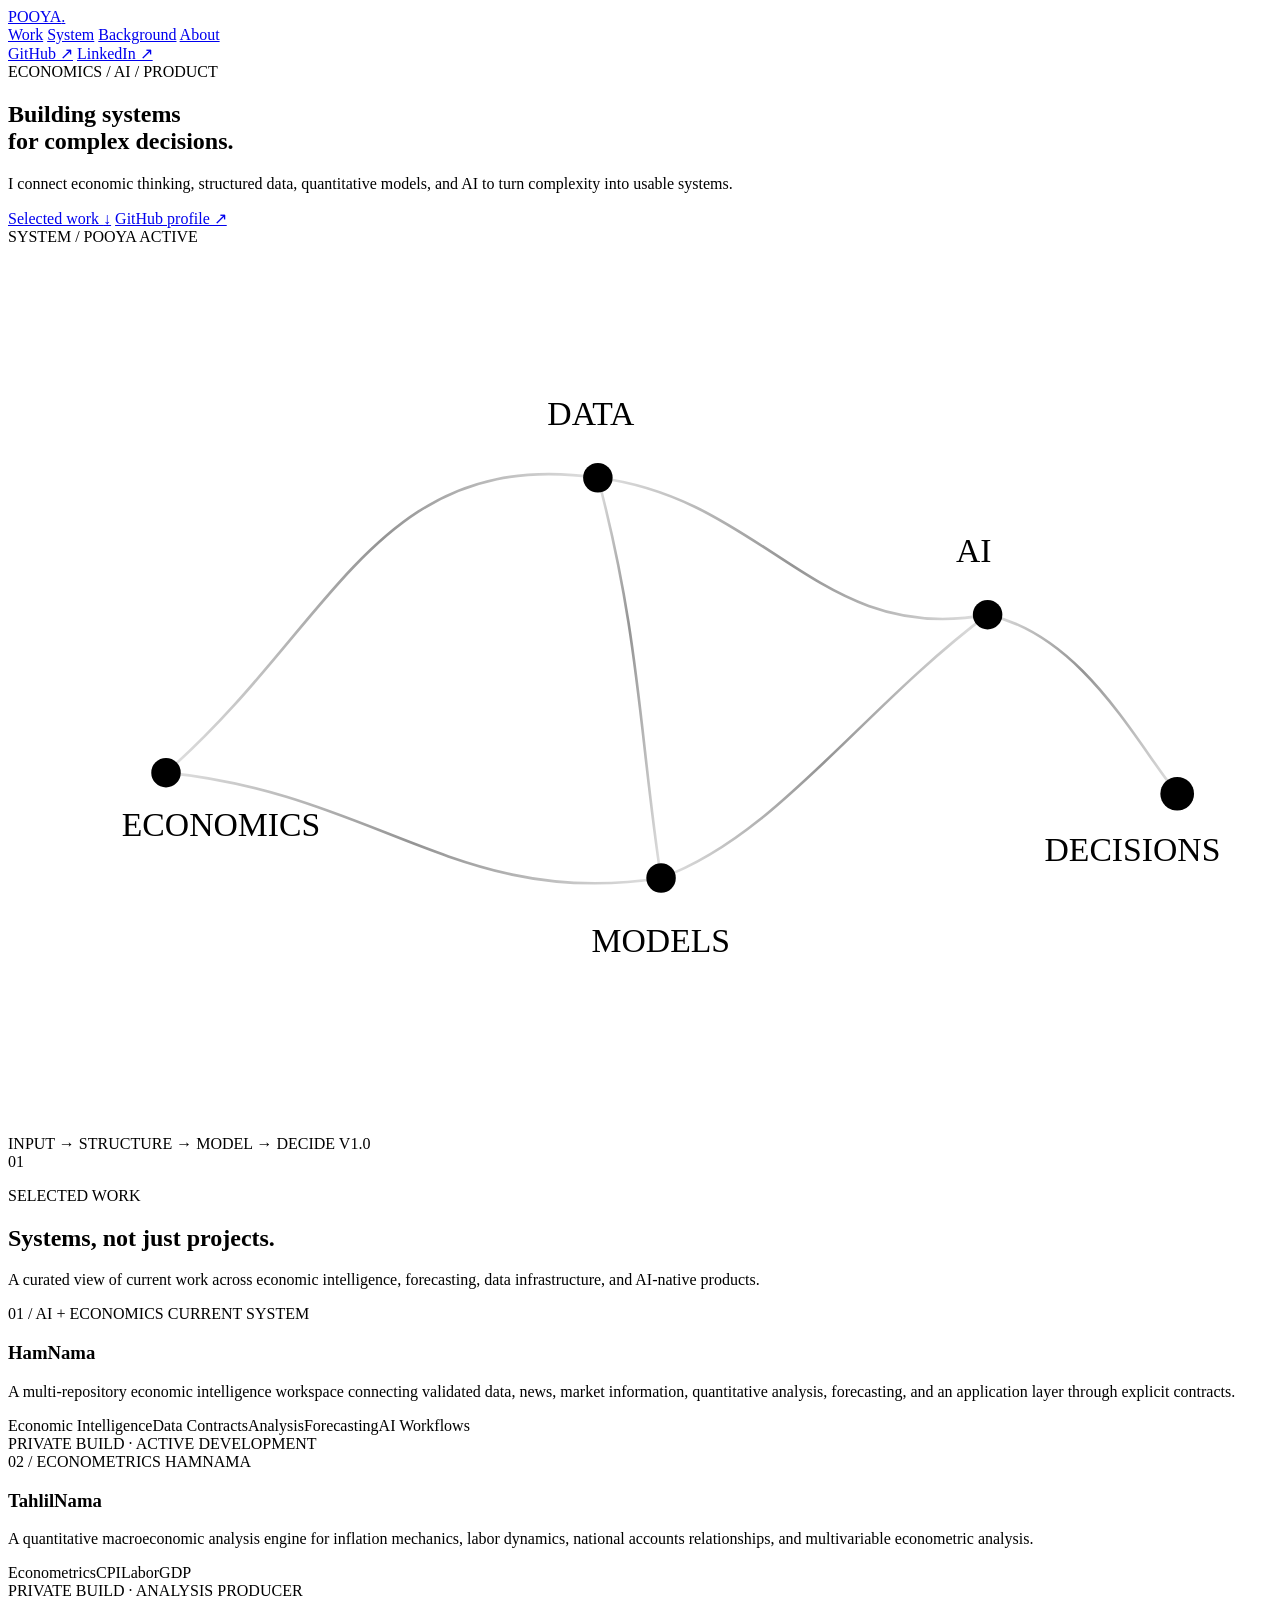
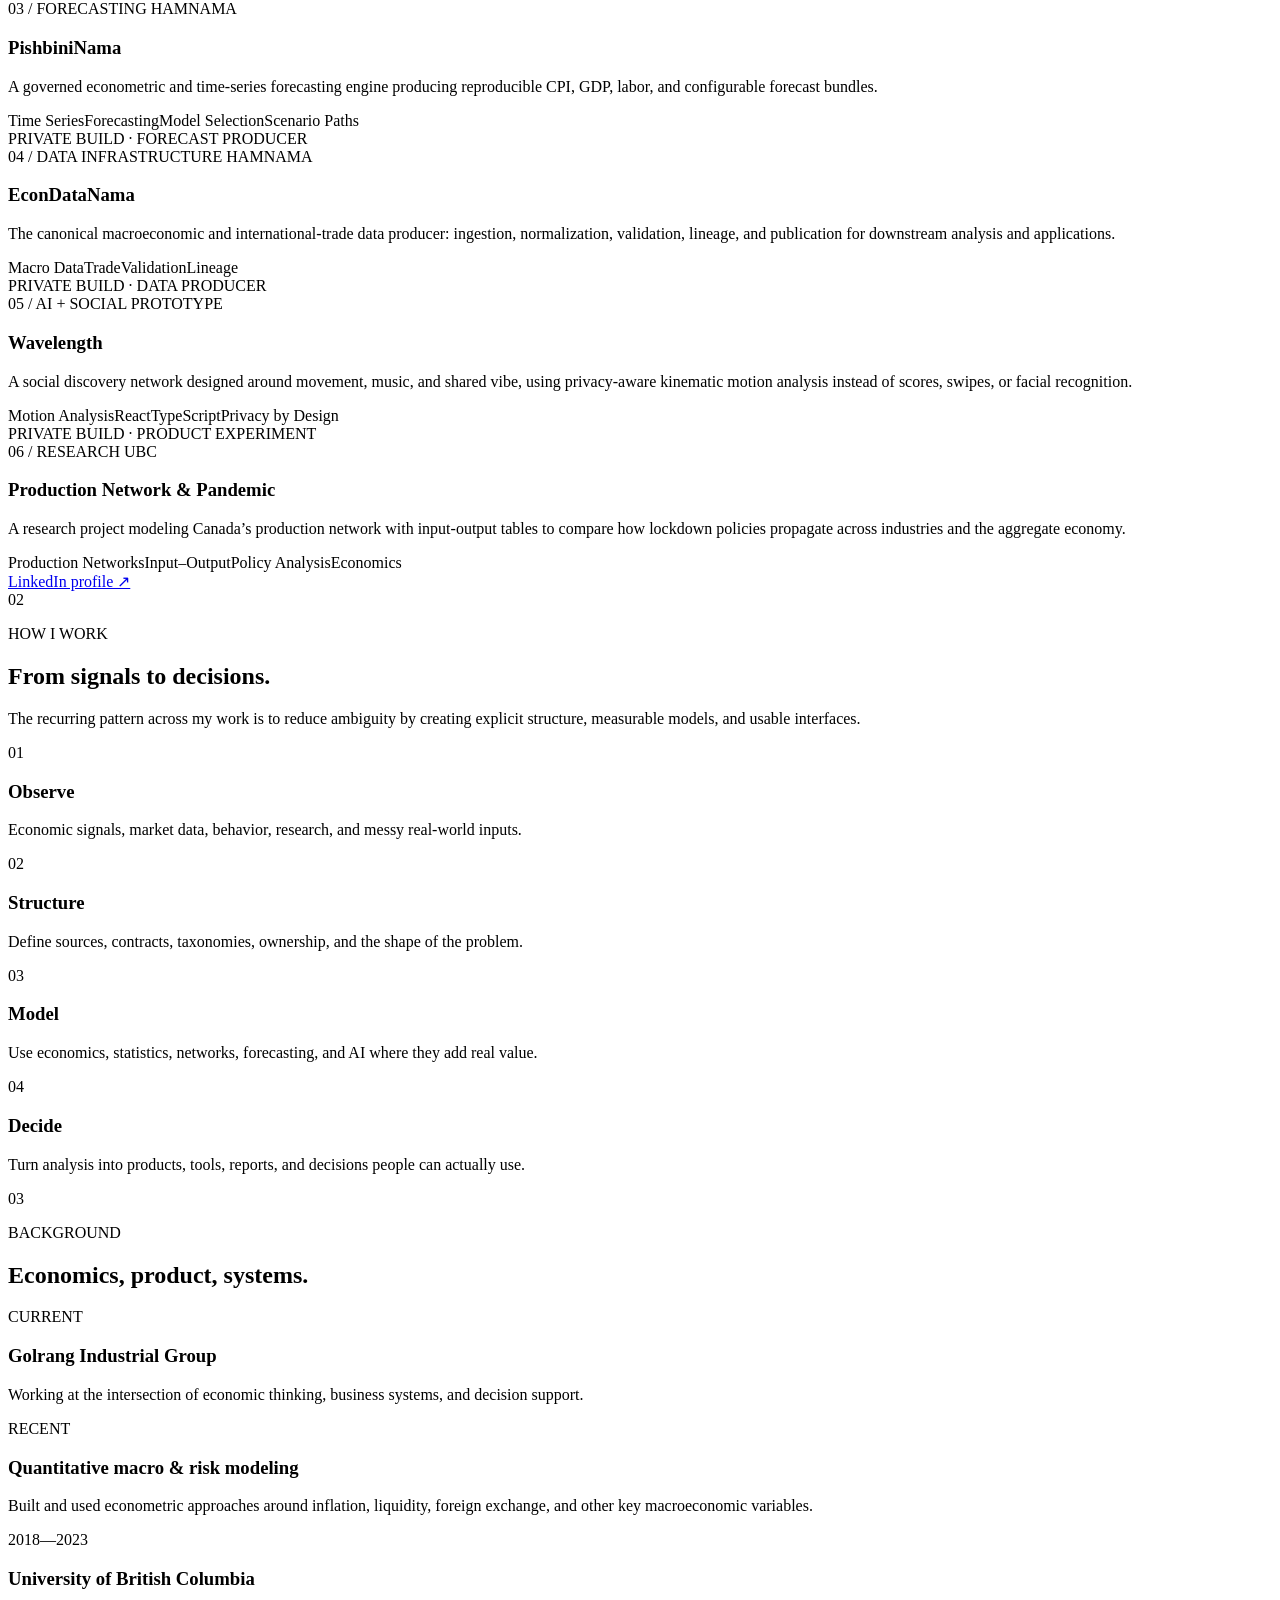
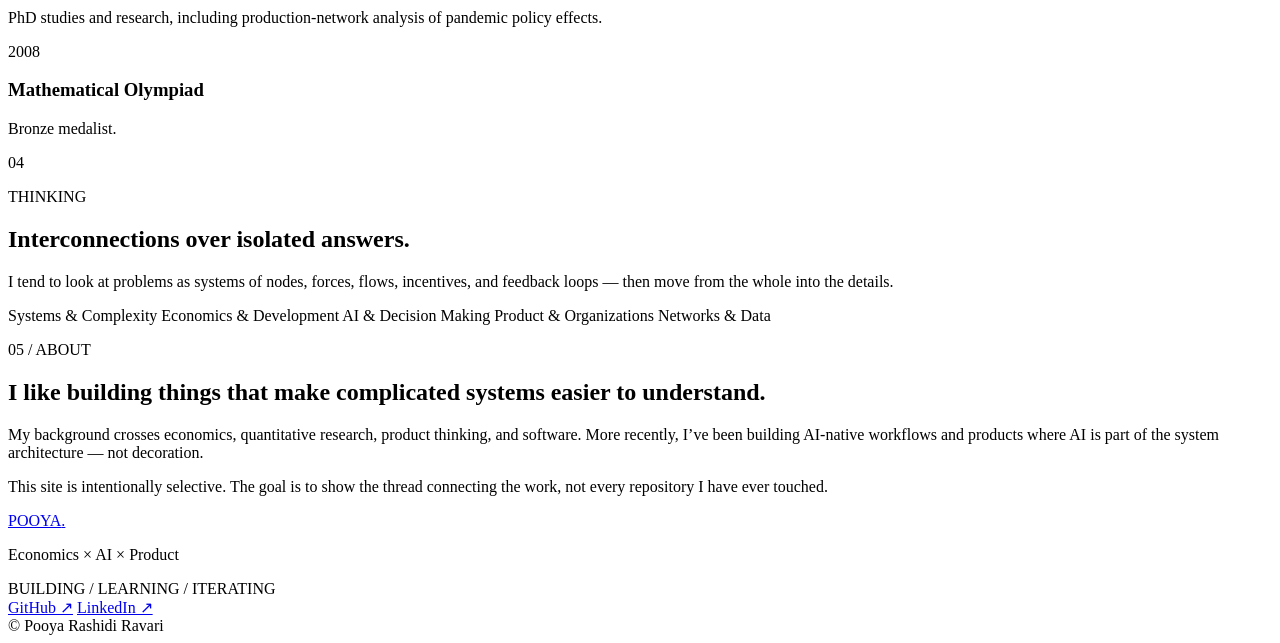
==== index.html @ 4eb2e8c1 "feat: add minimal AI-native portfolio homepage" ====
<!doctype html>
<html lang="en">
<head>
  <meta charset="utf-8">
  <meta name="viewport" content="width=device-width, initial-scale=1">
  <meta name="theme-color" content="#f6f7f5">
  <meta name="description" content="Pooya Rashidi Ravari — Economist, product builder, and AI systems thinker building tools for data, research, forecasting, and decision-making.">
  <meta property="og:title" content="Pooya Rashidi Ravari — Economics × AI × Product">
  <meta property="og:description" content="Building systems that connect data, economics, AI, and decisions.">
  <meta property="og:type" content="website">
  <meta property="og:url" content="https://pooyaravari.github.io/">
  <meta name="twitter:card" content="summary">
  <link rel="canonical" href="https://pooyaravari.github.io/">
  <link rel="icon" href="favicon.svg" type="image/svg+xml">
  <link rel="stylesheet" href="assets/css/style.css">
  <title>Pooya Rashidi Ravari — Economics × AI × Product</title>
</head>
<body>
  <div class="ambient-grid" aria-hidden="true"></div>

  <header class="site-header">
    <a class="brand" href="#top" aria-label="Pooya Rashidi Ravari home">POOYA<span>.</span></a>
    <nav class="nav" aria-label="Primary navigation">
      <a href="#work">Work</a>
      <a href="#system">System</a>
      <a href="#background">Background</a>
      <a href="#about">About</a>
    </nav>
    <div class="header-links">
      <a href="https://github.com/pooyaravari" target="_blank" rel="noreferrer">GitHub ↗</a>
      <a href="https://www.linkedin.com/in/pooya-rashidi-ravari-47489778/" target="_blank" rel="noreferrer">LinkedIn ↗</a>
    </div>
  </header>

  <main id="top">
    <section class="hero section-shell">
      <div class="hero-copy reveal">
        <div class="eyebrow"><span class="status-dot"></span> ECONOMICS / AI / PRODUCT</div>
        <h1>Building systems<br>for complex decisions.</h1>
        <p class="hero-lede">I connect economic thinking, structured data, quantitative models, and AI to turn complexity into usable systems.</p>
        <div class="hero-actions">
          <a class="button button-primary" href="#work">Selected work <span>↓</span></a>
          <a class="button button-ghost" href="https://github.com/pooyaravari" target="_blank" rel="noreferrer">GitHub profile ↗</a>
        </div>
      </div>

      <div class="system-card reveal" aria-label="System map: economics to decisions">
        <div class="system-card-head">
          <span>SYSTEM / POOYA</span>
          <span class="system-state"><i></i> ACTIVE</span>
        </div>
        <div class="network" aria-hidden="true">
          <svg viewBox="0 0 600 420" role="img">
            <defs>
              <linearGradient id="lineFade" x1="0" x2="1">
                <stop offset="0" stop-color="currentColor" stop-opacity=".12"/>
                <stop offset=".5" stop-color="currentColor" stop-opacity=".42"/>
                <stop offset="1" stop-color="currentColor" stop-opacity=".12"/>
              </linearGradient>
            </defs>
            <g class="network-lines" fill="none" stroke="url(#lineFade)" stroke-width="1.25">
              <path d="M75 250 C155 180 175 95 280 110"/>
              <path d="M75 250 C175 260 215 315 310 300"/>
              <path d="M280 110 C360 120 385 190 465 175"/>
              <path d="M310 300 C365 280 405 220 465 175"/>
              <path d="M465 175 C510 185 535 235 555 260"/>
              <path d="M280 110 C300 185 300 235 310 300"/>
            </g>
            <g class="network-node node-a"><circle cx="75" cy="250" r="7"/><text x="54" y="280">ECONOMICS</text></g>
            <g class="network-node node-b"><circle cx="280" cy="110" r="7"/><text x="256" y="85">DATA</text></g>
            <g class="network-node node-c"><circle cx="310" cy="300" r="7"/><text x="277" y="335">MODELS</text></g>
            <g class="network-node node-d"><circle cx="465" cy="175" r="7"/><text x="450" y="150">AI</text></g>
            <g class="network-node node-e"><circle cx="555" cy="260" r="8"/><text x="492" y="292">DECISIONS</text></g>
          </svg>
        </div>
        <div class="system-card-foot">
          <span>INPUT → STRUCTURE → MODEL → DECIDE</span>
          <span>V1.0</span>
        </div>
      </div>
    </section>

    <section id="work" class="section-shell section-block">
      <div class="section-heading reveal">
        <div>
          <span class="section-index">01</span>
          <p class="section-label">SELECTED WORK</p>
        </div>
        <h2>Systems, not just projects.</h2>
        <p>A curated view of current work across economic intelligence, forecasting, data infrastructure, and AI-native products.</p>
      </div>

      <div class="projects">
        <article class="project-card project-featured reveal">
          <div class="project-topline">
            <span>01 / AI + ECONOMICS</span>
            <span class="project-status"><i></i> CURRENT SYSTEM</span>
          </div>
          <div class="project-body">
            <div>
              <h3>HamNama</h3>
              <p class="project-summary">A multi-repository economic intelligence workspace connecting validated data, news, market information, quantitative analysis, forecasting, and an application layer through explicit contracts.</p>
            </div>
            <div class="project-stack">
              <span>Economic Intelligence</span><span>Data Contracts</span><span>Analysis</span><span>Forecasting</span><span>AI Workflows</span>
            </div>
          </div>
          <div class="project-note">PRIVATE BUILD · ACTIVE DEVELOPMENT</div>
        </article>

        <article class="project-card reveal">
          <div class="project-topline">
            <span>02 / ECONOMETRICS</span>
            <span class="project-status">HAMNAMA</span>
          </div>
          <div class="project-body">
            <div>
              <h3>TahlilNama</h3>
              <p class="project-summary">A quantitative macroeconomic analysis engine for inflation mechanics, labor dynamics, national accounts relationships, and multivariable econometric analysis.</p>
            </div>
            <div class="project-stack">
              <span>Econometrics</span><span>CPI</span><span>Labor</span><span>GDP</span>
            </div>
          </div>
          <div class="project-note">PRIVATE BUILD · ANALYSIS PRODUCER</div>
        </article>

        <article class="project-card reveal">
          <div class="project-topline">
            <span>03 / FORECASTING</span>
            <span class="project-status">HAMNAMA</span>
          </div>
          <div class="project-body">
            <div>
              <h3>PishbiniNama</h3>
              <p class="project-summary">A governed econometric and time-series forecasting engine producing reproducible CPI, GDP, labor, and configurable forecast bundles.</p>
            </div>
            <div class="project-stack">
              <span>Time Series</span><span>Forecasting</span><span>Model Selection</span><span>Scenario Paths</span>
            </div>
          </div>
          <div class="project-note">PRIVATE BUILD · FORECAST PRODUCER</div>
        </article>

        <article class="project-card reveal">
          <div class="project-topline">
            <span>04 / DATA INFRASTRUCTURE</span>
            <span class="project-status">HAMNAMA</span>
          </div>
          <div class="project-body">
            <div>
              <h3>EconDataNama</h3>
              <p class="project-summary">The canonical macroeconomic and international-trade data producer: ingestion, normalization, validation, lineage, and publication for downstream analysis and applications.</p>
            </div>
            <div class="project-stack">
              <span>Macro Data</span><span>Trade</span><span>Validation</span><span>Lineage</span>
            </div>
          </div>
          <div class="project-note">PRIVATE BUILD · DATA PRODUCER</div>
        </article>

        <article class="project-card reveal">
          <div class="project-topline">
            <span>05 / AI + SOCIAL</span>
            <span class="project-status"><i></i> PROTOTYPE</span>
          </div>
          <div class="project-body">
            <div>
              <h3>Wavelength</h3>
              <p class="project-summary">A social discovery network designed around movement, music, and shared vibe, using privacy-aware kinematic motion analysis instead of scores, swipes, or facial recognition.</p>
            </div>
            <div class="project-stack">
              <span>Motion Analysis</span><span>React</span><span>TypeScript</span><span>Privacy by Design</span>
            </div>
          </div>
          <div class="project-note">PRIVATE BUILD · PRODUCT EXPERIMENT</div>
        </article>

        <article class="project-card reveal">
          <div class="project-topline">
            <span>06 / RESEARCH</span>
            <span class="project-status">UBC</span>
          </div>
          <div class="project-body">
            <div>
              <h3>Production Network &amp; Pandemic</h3>
              <p class="project-summary">A research project modeling Canada’s production network with input-output tables to compare how lockdown policies propagate across industries and the aggregate economy.</p>
            </div>
            <div class="project-stack">
              <span>Production Networks</span><span>Input–Output</span><span>Policy Analysis</span><span>Economics</span>
            </div>
          </div>
          <a class="project-link" href="https://www.linkedin.com/in/pooya-rashidi-ravari-47489778/" target="_blank" rel="noreferrer">LinkedIn profile ↗</a>
        </article>
      </div>
    </section>

    <section id="system" class="section-shell section-block system-section">
      <div class="section-heading reveal">
        <div>
          <span class="section-index">02</span>
          <p class="section-label">HOW I WORK</p>
        </div>
        <h2>From signals to decisions.</h2>
        <p>The recurring pattern across my work is to reduce ambiguity by creating explicit structure, measurable models, and usable interfaces.</p>
      </div>

      <div class="process-grid reveal">
        <div class="process-step">
          <span>01</span>
          <h3>Observe</h3>
          <p>Economic signals, market data, behavior, research, and messy real-world inputs.</p>
        </div>
        <div class="process-step">
          <span>02</span>
          <h3>Structure</h3>
          <p>Define sources, contracts, taxonomies, ownership, and the shape of the problem.</p>
        </div>
        <div class="process-step">
          <span>03</span>
          <h3>Model</h3>
          <p>Use economics, statistics, networks, forecasting, and AI where they add real value.</p>
        </div>
        <div class="process-step">
          <span>04</span>
          <h3>Decide</h3>
          <p>Turn analysis into products, tools, reports, and decisions people can actually use.</p>
        </div>
      </div>
    </section>

    <section id="background" class="section-shell section-block split-section">
      <div class="section-heading reveal">
        <div>
          <span class="section-index">03</span>
          <p class="section-label">BACKGROUND</p>
        </div>
        <h2>Economics, product, systems.</h2>
      </div>

      <div class="timeline reveal">
        <div class="timeline-row">
          <div class="timeline-date">CURRENT</div>
          <div>
            <h3>Golrang Industrial Group</h3>
            <p>Working at the intersection of economic thinking, business systems, and decision support.</p>
          </div>
        </div>
        <div class="timeline-row">
          <div class="timeline-date">RECENT</div>
          <div>
            <h3>Quantitative macro &amp; risk modeling</h3>
            <p>Built and used econometric approaches around inflation, liquidity, foreign exchange, and other key macroeconomic variables.</p>
          </div>
        </div>
        <div class="timeline-row">
          <div class="timeline-date">2018—2023</div>
          <div>
            <h3>University of British Columbia</h3>
            <p>PhD studies and research, including production-network analysis of pandemic policy effects.</p>
          </div>
        </div>
        <div class="timeline-row">
          <div class="timeline-date">2008</div>
          <div>
            <h3>Mathematical Olympiad</h3>
            <p>Bronze medalist.</p>
          </div>
        </div>
      </div>
    </section>

    <section class="section-shell section-block thinking-section">
      <div class="section-heading reveal">
        <div>
          <span class="section-index">04</span>
          <p class="section-label">THINKING</p>
        </div>
        <h2>Interconnections over isolated answers.</h2>
        <p>I tend to look at problems as systems of nodes, forces, flows, incentives, and feedback loops — then move from the whole into the details.</p>
      </div>
      <div class="thinking-list reveal">
        <span>Systems &amp; Complexity</span>
        <span>Economics &amp; Development</span>
        <span>AI &amp; Decision Making</span>
        <span>Product &amp; Organizations</span>
        <span>Networks &amp; Data</span>
      </div>
    </section>

    <section id="about" class="section-shell section-block about-section reveal">
      <p class="section-label">05 / ABOUT</p>
      <div class="about-grid">
        <h2>I like building things that make complicated systems easier to understand.</h2>
        <div class="about-copy">
          <p>My background crosses economics, quantitative research, product thinking, and software. More recently, I’ve been building AI-native workflows and products where AI is part of the system architecture — not decoration.</p>
          <p>This site is intentionally selective. The goal is to show the thread connecting the work, not every repository I have ever touched.</p>
        </div>
      </div>
    </section>
  </main>

  <footer class="site-footer section-shell">
    <div>
      <a class="brand footer-brand" href="#top">POOYA<span>.</span></a>
      <p>Economics × AI × Product</p>
    </div>
    <div class="footer-status">
      <span class="status-dot"></span>
      <span>BUILDING / LEARNING / ITERATING</span>
    </div>
    <div class="footer-links">
      <a href="https://github.com/pooyaravari" target="_blank" rel="noreferrer">GitHub ↗</a>
      <a href="https://www.linkedin.com/in/pooya-rashidi-ravari-47489778/" target="_blank" rel="noreferrer">LinkedIn ↗</a>
    </div>
    <div class="footer-meta">© <span id="year"></span> Pooya Rashidi Ravari</div>
  </footer>

  <script src="assets/js/main.js" defer></script>
</body>
</html>
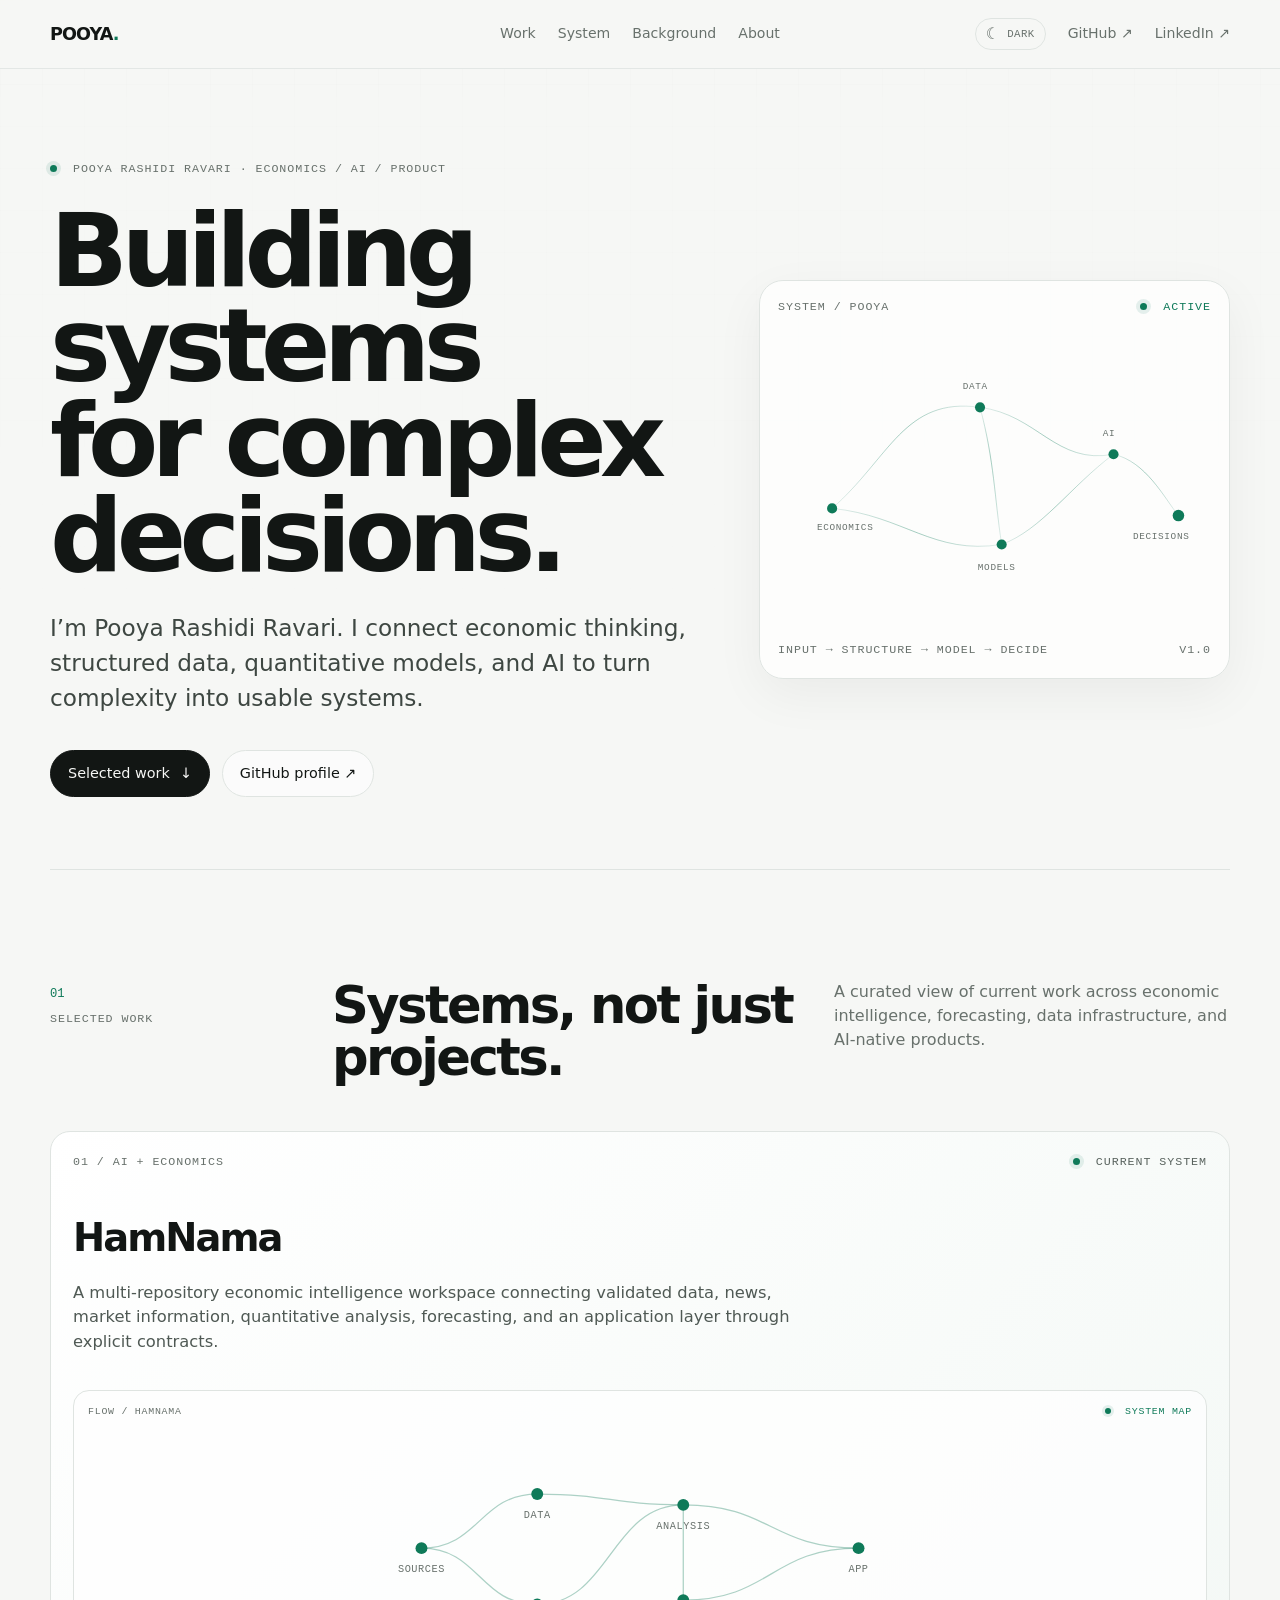
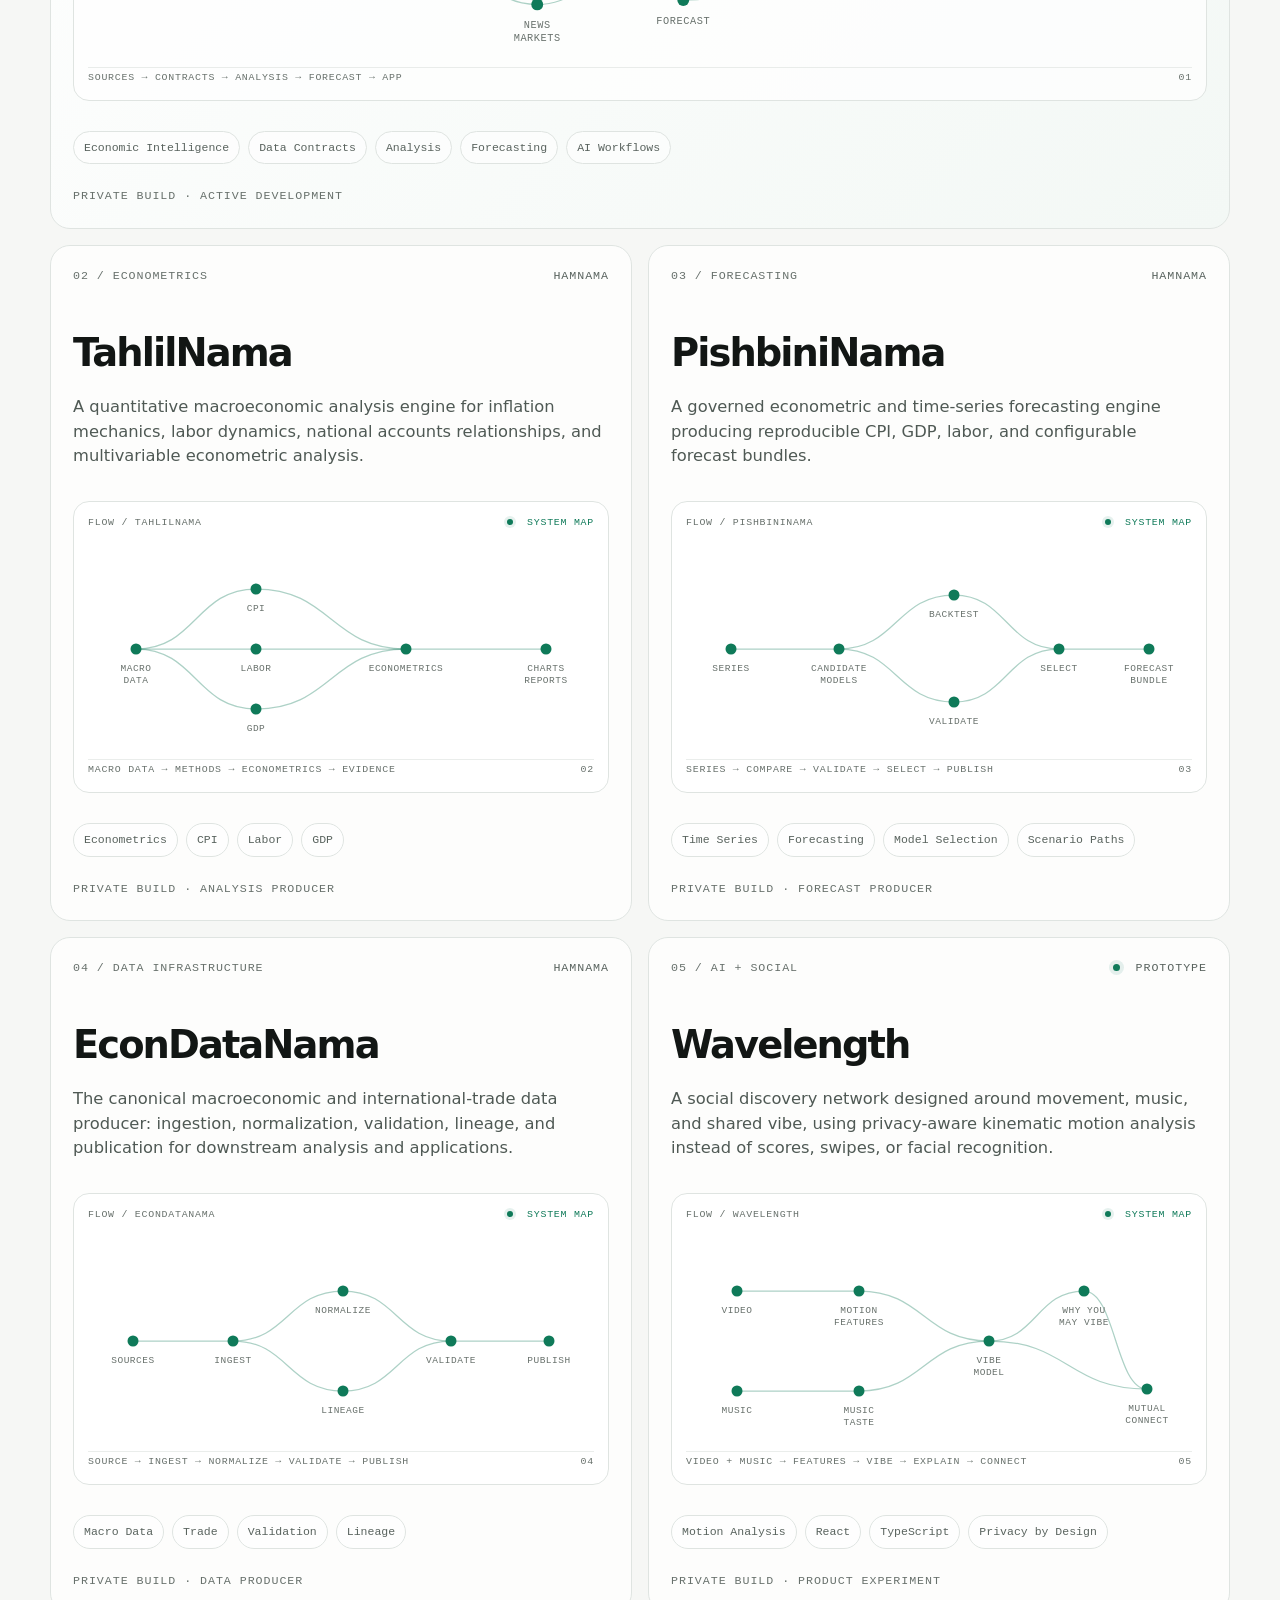
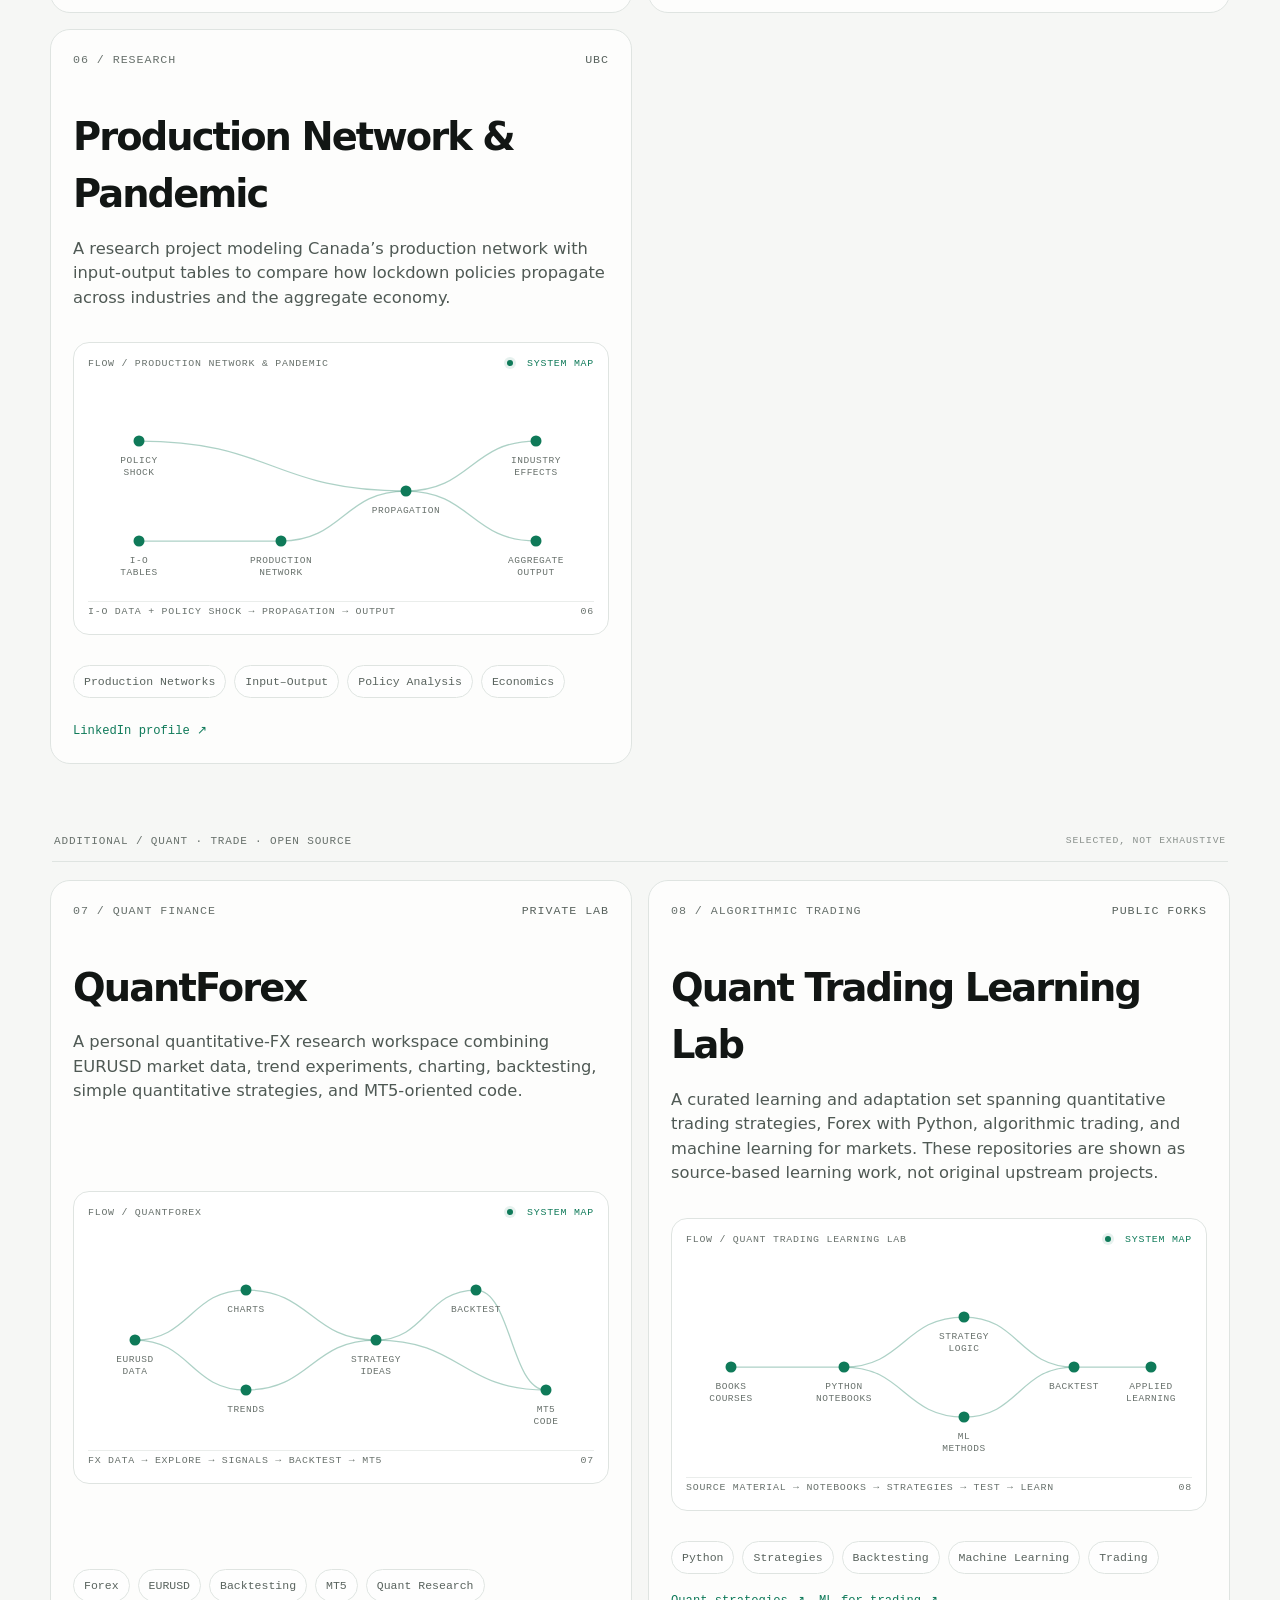
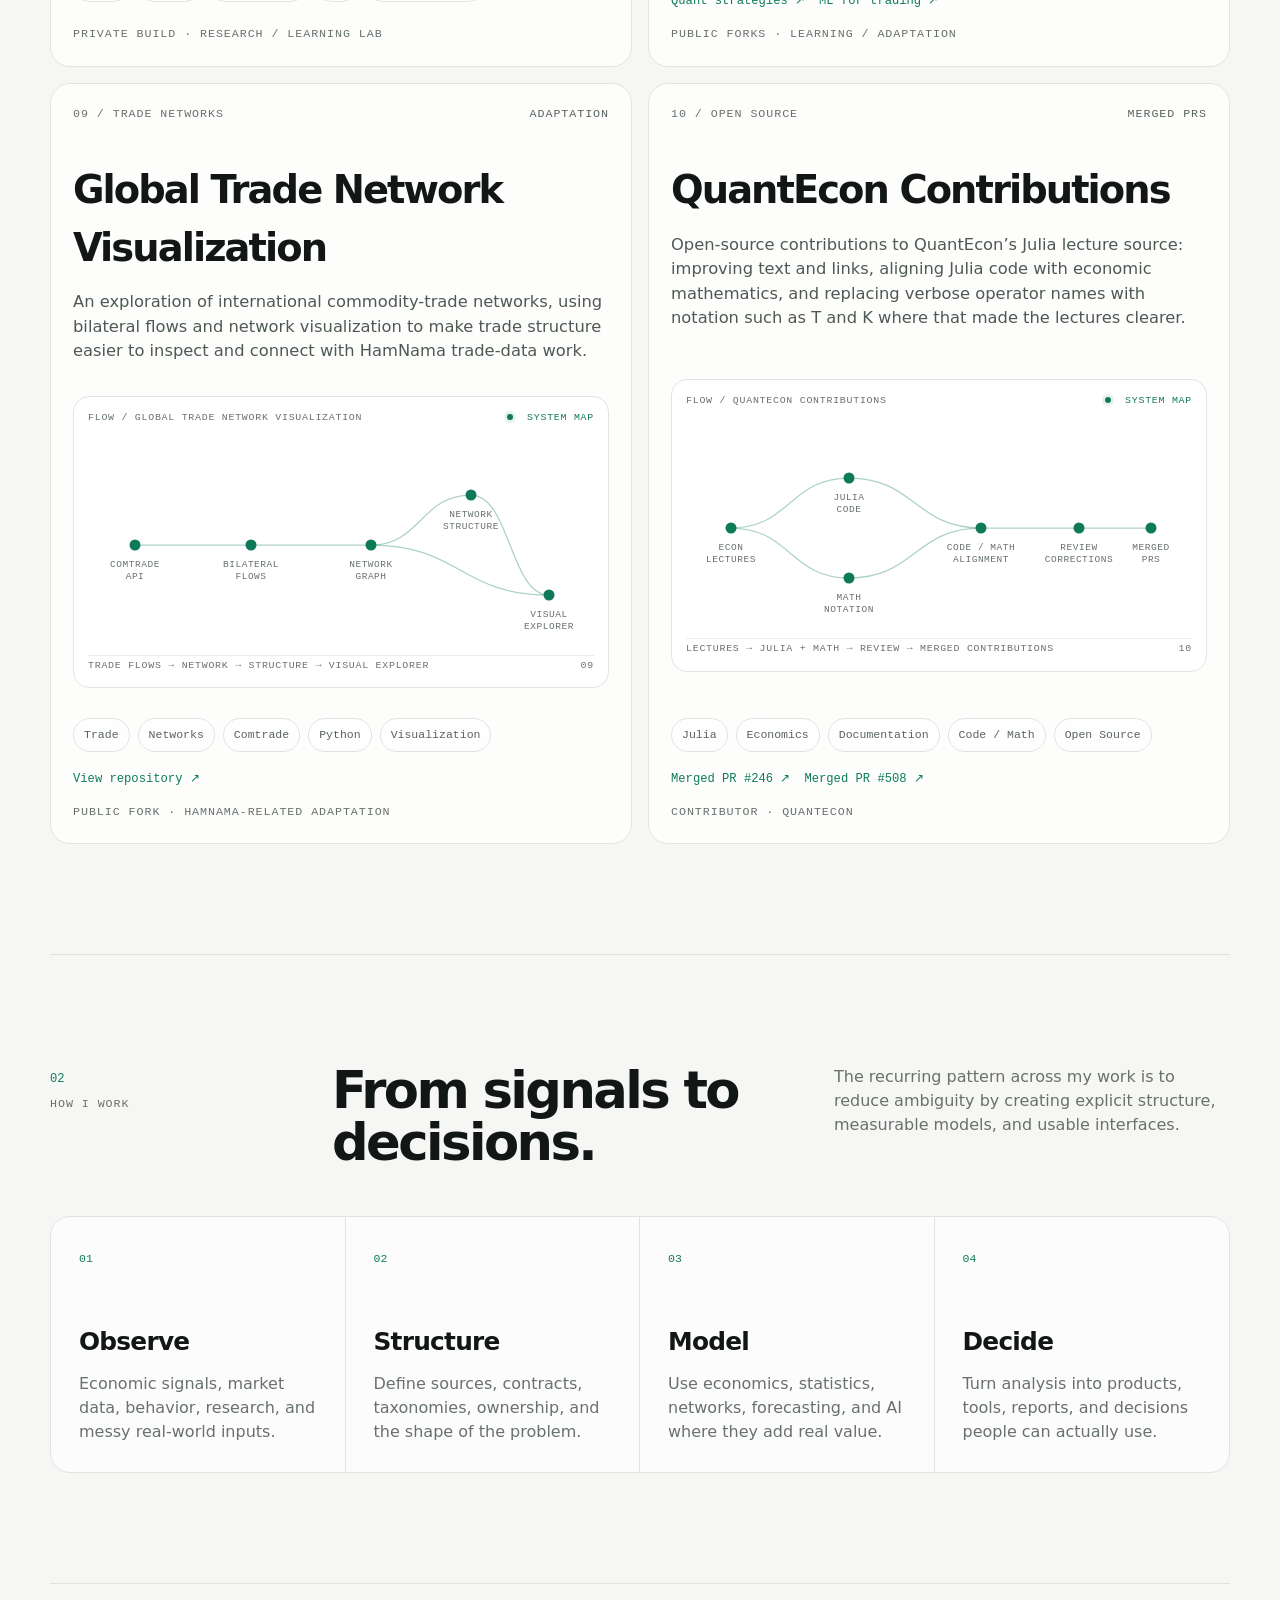
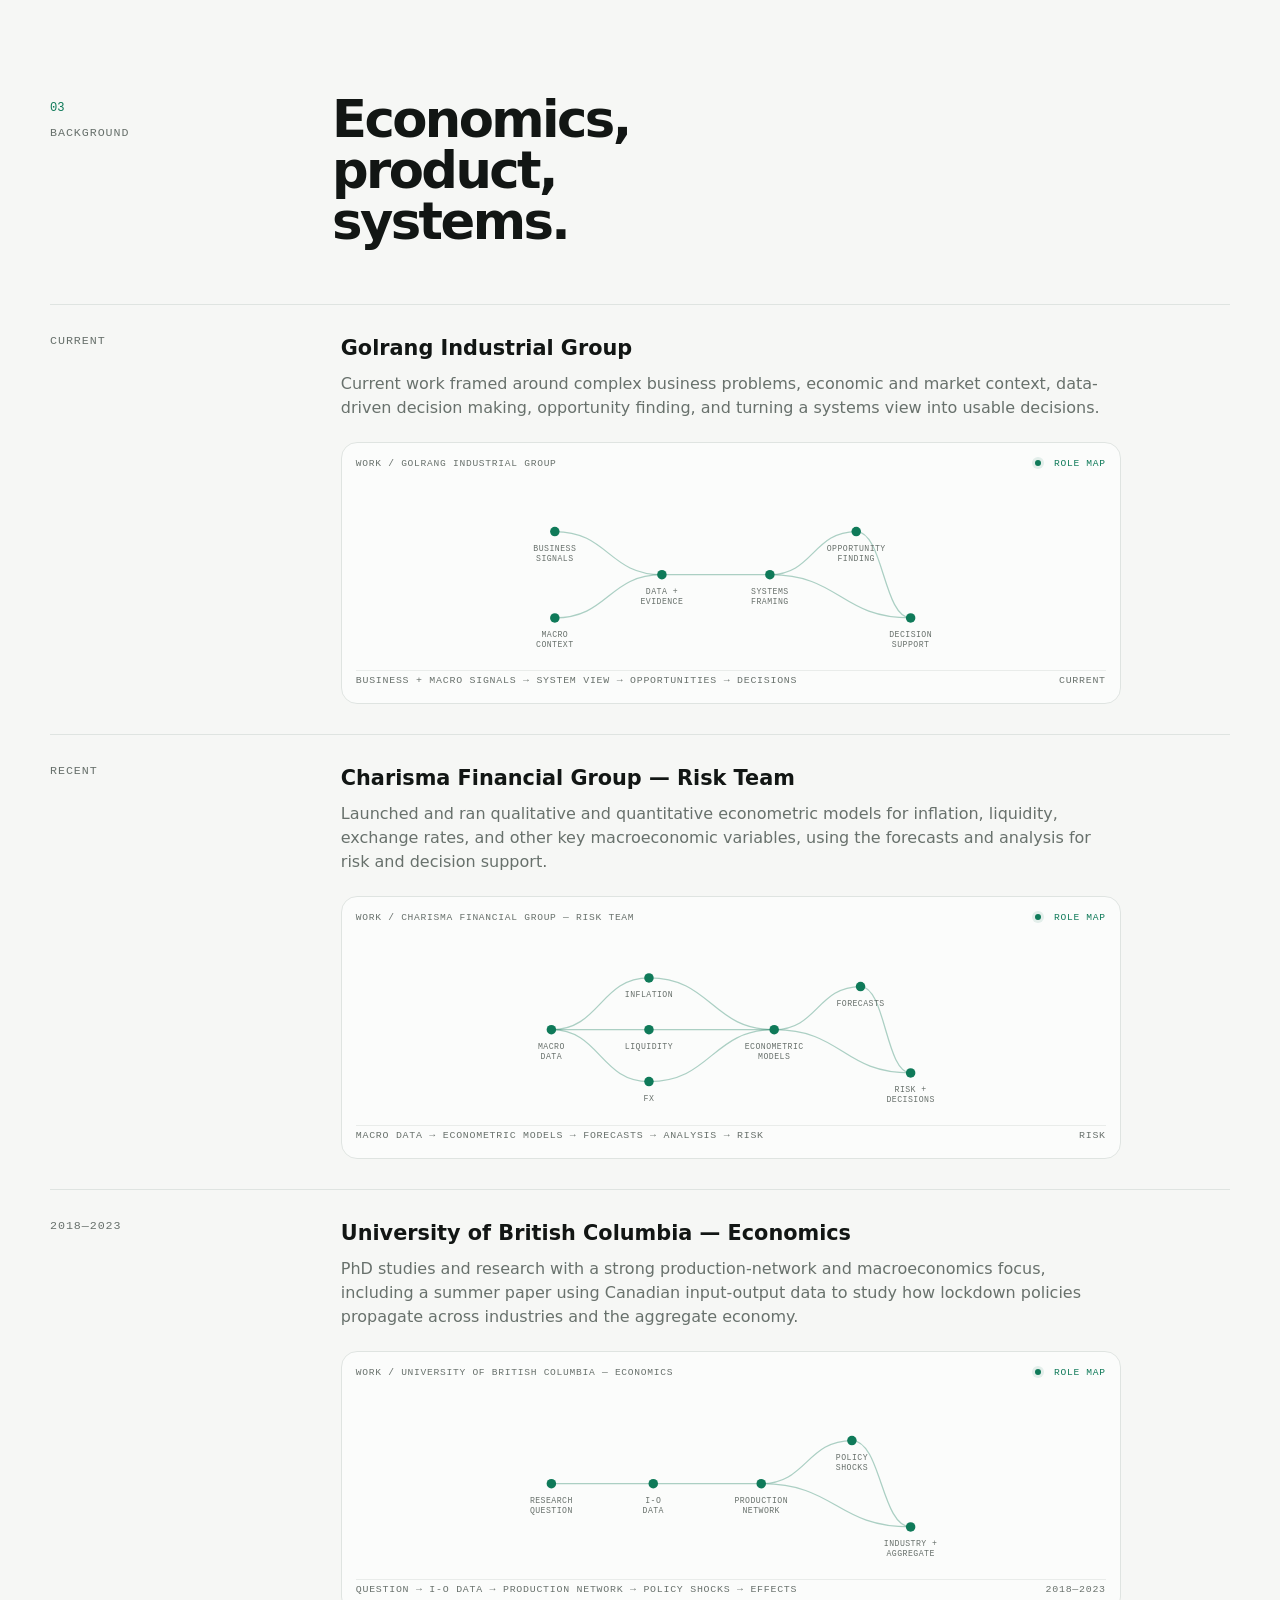
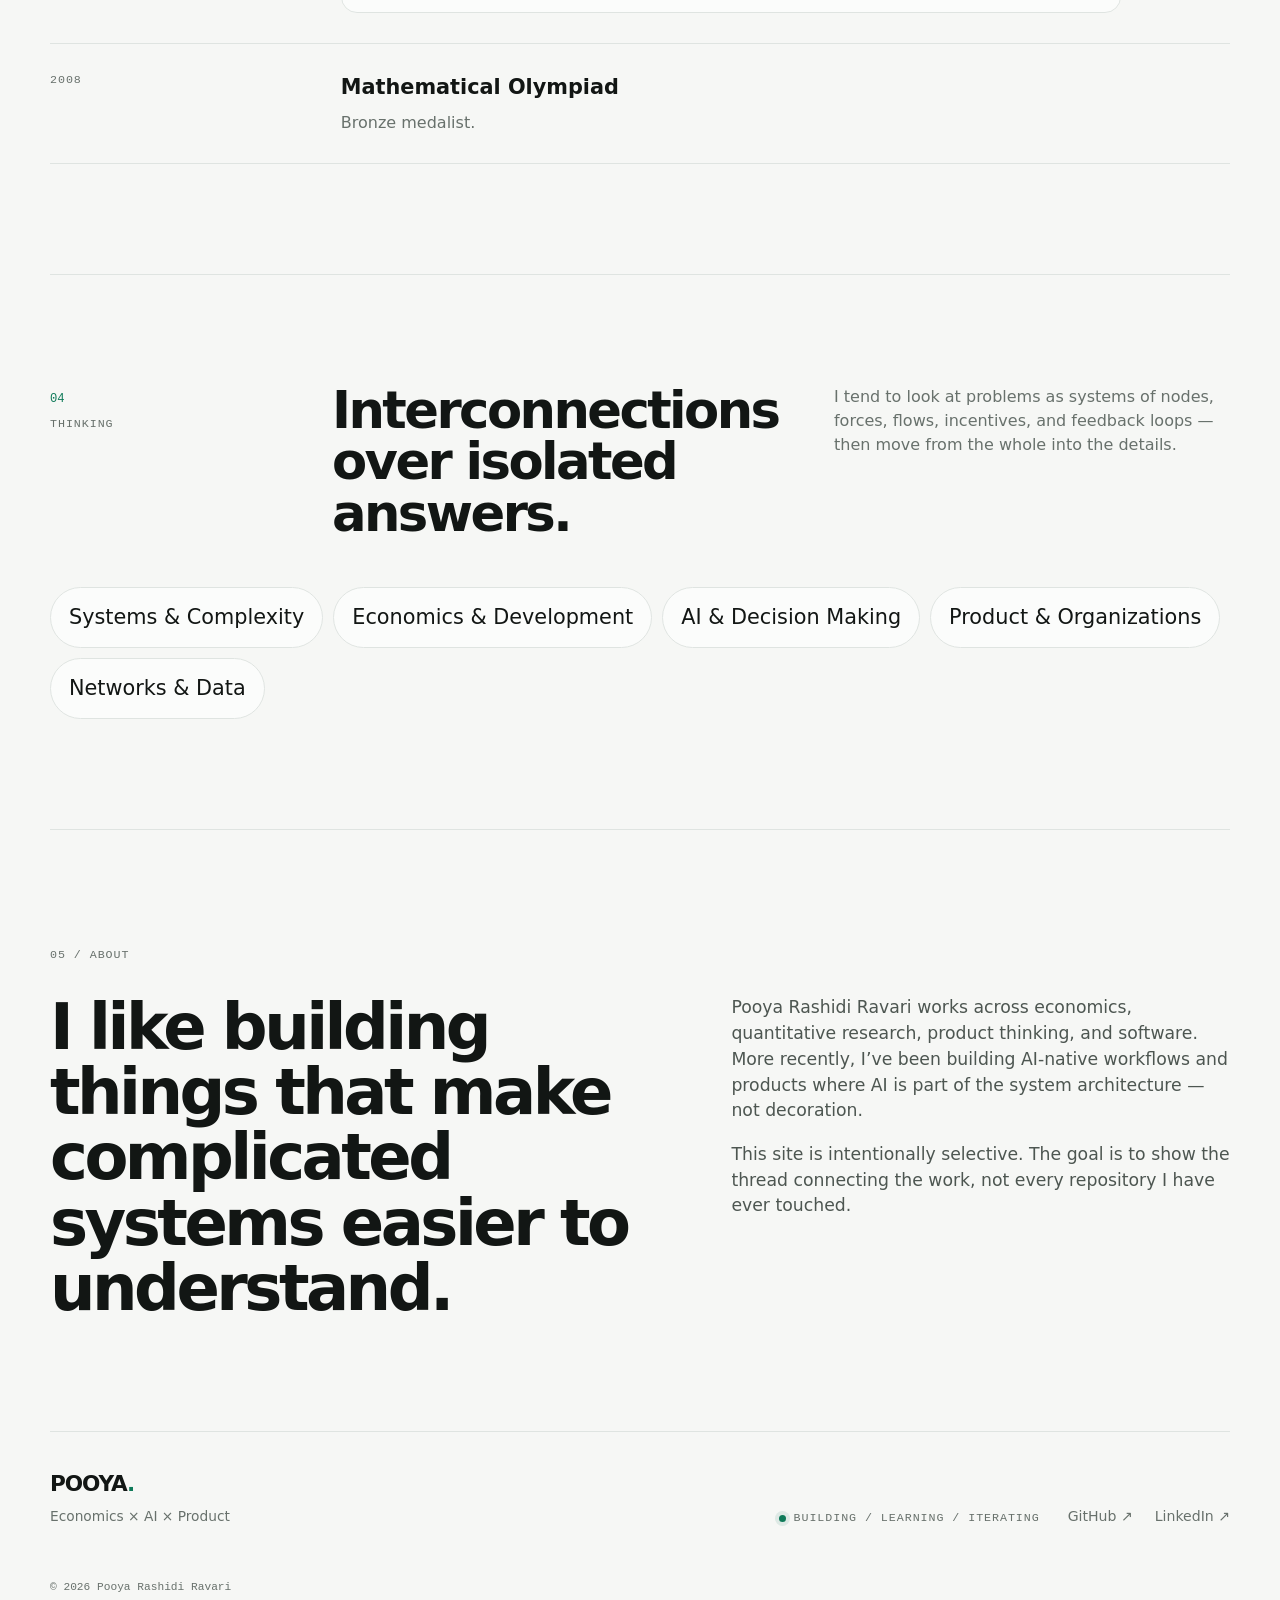
==== commit 81e6bff7: "seo: strengthen personal search identity and structured data" ====
--- a/index.html
+++ b/index.html
@@ -4,16 +4,75 @@
   <meta charset="utf-8">
   <meta name="viewport" content="width=device-width, initial-scale=1">
   <meta name="theme-color" content="#f6f7f5">
-  <meta name="description" content="Pooya Rashidi Ravari — Economist, product builder, and AI systems thinker building tools for data, research, forecasting, and decision-making.">
-  <meta property="og:title" content="Pooya Rashidi Ravari — Economics × AI × Product">
-  <meta property="og:description" content="Building systems that connect data, economics, AI, and decisions.">
+
+  <title>Pooya Rashidi Ravari | Economics, AI, Product & Quant Research</title>
+  <meta name="description" content="Official portfolio of Pooya Rashidi Ravari — economist, product manager, quantitative researcher and AI systems builder working across economics, data, forecasting, finance and decision systems.">
+  <meta name="author" content="Pooya Rashidi Ravari">
+  <meta name="robots" content="index,follow,max-image-preview:large,max-snippet:-1,max-video-preview:-1">
+
+  <link rel="canonical" href="https://pooyaravari.github.io/">
+  <link rel="sitemap" type="application/xml" href="https://pooyaravari.github.io/sitemap.xml">
+  <link rel="icon" href="favicon.svg" type="image/svg+xml">
+  <link rel="stylesheet" href="assets/css/style.css">
+
+  <meta property="og:title" content="Pooya Rashidi Ravari | Economics × AI × Product">
+  <meta property="og:description" content="Official portfolio of Pooya Rashidi Ravari: economic intelligence, forecasting, quantitative finance, AI systems and product work.">
   <meta property="og:type" content="website">
   <meta property="og:url" content="https://pooyaravari.github.io/">
+  <meta property="og:site_name" content="Pooya Rashidi Ravari">
+  <meta property="og:locale" content="en_US">
+
   <meta name="twitter:card" content="summary">
-  <link rel="canonical" href="https://pooyaravari.github.io/">
-  <link rel="icon" href="favicon.svg" type="image/svg+xml">
-  <link rel="stylesheet" href="assets/css/style.css">
-  <title>Pooya Rashidi Ravari — Economics × AI × Product</title>
+  <meta name="twitter:title" content="Pooya Rashidi Ravari | Economics × AI × Product">
+  <meta name="twitter:description" content="Economics, quantitative research, AI systems, forecasting and product work by Pooya Rashidi Ravari.">
+
+  <script type="application/ld+json">
+  {
+    "@context": "https://schema.org",
+    "@graph": [
+      {
+        "@type": "Person",
+        "@id": "https://pooyaravari.github.io/#person",
+        "name": "Pooya Rashidi Ravari",
+        "alternateName": ["Pooya Rashidi", "Pooya Ravari"],
+        "url": "https://pooyaravari.github.io/",
+        "sameAs": [
+          "https://github.com/pooyaravari",
+          "https://www.linkedin.com/in/pooya-rashidi-ravari-47489778/"
+        ],
+        "jobTitle": "Economist, Product Manager and AI Systems Builder",
+        "knowsAbout": [
+          "Economics",
+          "Artificial Intelligence",
+          "Product Management",
+          "Econometrics",
+          "Economic Forecasting",
+          "Quantitative Finance",
+          "Data Systems",
+          "Network Analysis"
+        ]
+      },
+      {
+        "@type": "WebSite",
+        "@id": "https://pooyaravari.github.io/#website",
+        "url": "https://pooyaravari.github.io/",
+        "name": "Pooya Rashidi Ravari",
+        "alternateName": ["Pooya Rashidi", "Pooya Ravari"],
+        "publisher": {"@id": "https://pooyaravari.github.io/#person"},
+        "inLanguage": "en"
+      },
+      {
+        "@type": "ProfilePage",
+        "@id": "https://pooyaravari.github.io/#profile",
+        "url": "https://pooyaravari.github.io/",
+        "name": "Pooya Rashidi Ravari — Economics, AI, Product & Quant Research",
+        "mainEntity": {"@id": "https://pooyaravari.github.io/#person"},
+        "isPartOf": {"@id": "https://pooyaravari.github.io/#website"},
+        "inLanguage": "en"
+      }
+    ]
+  }
+  </script>
 </head>
 <body>
   <div class="ambient-grid" aria-hidden="true"></div>
@@ -35,9 +94,9 @@
   <main id="top">
     <section class="hero section-shell">
       <div class="hero-copy reveal">
-        <div class="eyebrow"><span class="status-dot"></span> ECONOMICS / AI / PRODUCT</div>
+        <div class="eyebrow"><span class="status-dot"></span> POOYA RASHIDI RAVARI · ECONOMICS / AI / PRODUCT</div>
         <h1>Building systems<br>for complex decisions.</h1>
-        <p class="hero-lede">I connect economic thinking, structured data, quantitative models, and AI to turn complexity into usable systems.</p>
+        <p class="hero-lede">I’m Pooya Rashidi Ravari. I connect economic thinking, structured data, quantitative models, and AI to turn complexity into usable systems.</p>
         <div class="hero-actions">
           <a class="button button-primary" href="#work">Selected work <span>↓</span></a>
           <a class="button button-ghost" href="https://github.com/pooyaravari" target="_blank" rel="noreferrer">GitHub profile ↗</a>
@@ -293,7 +352,7 @@
       <div class="about-grid">
         <h2>I like building things that make complicated systems easier to understand.</h2>
         <div class="about-copy">
-          <p>My background crosses economics, quantitative research, product thinking, and software. More recently, I’ve been building AI-native workflows and products where AI is part of the system architecture — not decoration.</p>
+          <p>Pooya Rashidi Ravari works across economics, quantitative research, product thinking, and software. More recently, I’ve been building AI-native workflows and products where AI is part of the system architecture — not decoration.</p>
           <p>This site is intentionally selective. The goal is to show the thread connecting the work, not every repository I have ever touched.</p>
         </div>
       </div>
--- a/assets/css/style.css
+++ b/assets/css/style.css
@@ -0,0 +1,164 @@
+:root{
+  --bg:#f6f7f5;
+  --panel:#ffffff;
+  --text:#121614;
+  --muted:#68716c;
+  --line:#dfe4e1;
+  --accent:#0f7a59;
+  --accent-soft:#eaf5f0;
+  --mono:ui-monospace,SFMono-Regular,Menlo,Monaco,Consolas,"Liberation Mono","Courier New",monospace;
+  --sans:Inter,ui-sans-serif,system-ui,-apple-system,BlinkMacSystemFont,"Segoe UI",sans-serif;
+  color-scheme:light;
+}
+
+[data-theme="dark"]{
+  --bg:#0b0e0d;
+  --panel:#111614;
+  --text:#edf3ef;
+  --muted:#8f9b95;
+  --line:#27302c;
+  --accent:#66d2a8;
+  --accent-soft:#11251e;
+  color-scheme:dark;
+}
+
+@media (prefers-color-scheme:dark){
+  :root:not([data-theme]){
+    --bg:#0b0e0d;
+    --panel:#111614;
+    --text:#edf3ef;
+    --muted:#8f9b95;
+    --line:#27302c;
+    --accent:#66d2a8;
+    --accent-soft:#11251e;
+    color-scheme:dark;
+  }
+}
+
+*{box-sizing:border-box}
+html{scroll-behavior:smooth}
+body{margin:0;background:var(--bg);color:var(--text);font-family:var(--sans);line-height:1.5;transition:background-color .25s ease,color .25s ease}
+a{color:inherit;text-decoration:none}
+button,input,textarea,select{font:inherit}
+
+.ambient-grid{position:fixed;inset:0;pointer-events:none;opacity:.38;background-image:linear-gradient(to right,rgba(18,22,20,.035) 1px,transparent 1px),linear-gradient(to bottom,rgba(18,22,20,.035) 1px,transparent 1px);background-size:42px 42px;mask-image:linear-gradient(to bottom,rgba(0,0,0,.7),transparent 82%);z-index:-1}
+
+.section-shell{width:min(1180px,calc(100% - 40px));margin:0 auto}
+.site-header{position:sticky;top:0;z-index:20;display:grid;grid-template-columns:1fr auto 1fr;align-items:center;gap:24px;padding:18px max(20px,calc((100vw - 1180px)/2));background:rgba(246,247,245,.84);backdrop-filter:blur(18px);border-bottom:1px solid rgba(223,228,225,.8)}
+.brand{font-weight:800;letter-spacing:-.05em;font-size:1.1rem}
+.brand span{color:var(--accent)}
+.nav,.header-links,.footer-links{display:flex;gap:22px;align-items:center}
+.nav a,.header-links a,.footer-links a{font-size:.88rem;color:var(--muted)}
+.nav a:hover,.header-links a:hover,.footer-links a:hover{color:var(--text)}
+.header-links{justify-content:flex-end}
+.theme-toggle{display:inline-flex;align-items:center;gap:7px;border:1px solid var(--line);background:transparent;color:var(--muted);border-radius:999px;padding:7px 10px;cursor:pointer;line-height:1;transition:color .2s ease,border-color .2s ease,background-color .2s ease}
+.theme-toggle:hover{color:var(--text);border-color:var(--muted);background:var(--accent-soft)}
+.theme-symbol{font-size:1rem;line-height:1}
+.theme-text{font-family:var(--mono);font-size:.67rem;letter-spacing:.04em;text-transform:uppercase}
+
+.hero{min-height:78vh;display:grid;grid-template-columns:1.15fr .85fr;gap:72px;align-items:center;padding:92px 0 72px}
+.eyebrow,.section-label,.project-topline,.project-note,.system-card-head,.system-card-foot,.timeline-date,.footer-status{font-family:var(--mono);font-size:.73rem;letter-spacing:.08em;text-transform:uppercase;color:var(--muted)}
+.status-dot,.system-state i,.project-status i{display:inline-block;width:7px;height:7px;border-radius:50%;background:var(--accent);box-shadow:0 0 0 4px color-mix(in srgb,var(--accent) 10%,transparent);margin-right:8px}
+.hero h1{font-size:clamp(3.6rem,8vw,7.1rem);line-height:.93;letter-spacing:-.065em;margin:24px 0 28px;font-weight:760}
+.hero-lede{max-width:690px;font-size:clamp(1.12rem,2vw,1.45rem);color:#3e4742;margin:0 0 34px}
+.hero-actions{display:flex;gap:12px;flex-wrap:wrap}
+.button{display:inline-flex;align-items:center;justify-content:center;gap:10px;padding:12px 17px;border-radius:999px;font-size:.9rem;border:1px solid var(--line)}
+.button-primary{background:var(--text);color:var(--bg);border-color:var(--text)}
+.button-primary:hover{transform:translateY(-1px)}
+.button-ghost{background:rgba(255,255,255,.55)}
+
+.system-card{background:rgba(255,255,255,.72);border:1px solid var(--line);border-radius:24px;padding:18px;box-shadow:0 16px 50px rgba(18,22,20,.05)}
+.system-card-head,.system-card-foot{display:flex;justify-content:space-between;gap:16px}
+.system-state{color:var(--accent)}
+.network{padding:12px 0 4px}
+.network svg{width:100%;height:auto;color:var(--accent)}
+.network-node circle{fill:var(--accent)}
+.network-node text{font-family:var(--mono);font-size:13px;fill:var(--muted);letter-spacing:.07em}
+.node-d circle,.node-e circle{animation:pulse 3.6s infinite ease-in-out}
+.node-e circle{animation-delay:1.2s}
+@keyframes pulse{0%,100%{filter:drop-shadow(0 0 0 color-mix(in srgb,var(--accent) 0%,transparent))}50%{filter:drop-shadow(0 0 8px color-mix(in srgb,var(--accent) 55%,transparent))}}
+
+.section-block{padding:110px 0;border-top:1px solid var(--line)}
+.section-heading{display:grid;grid-template-columns:.55fr 1.05fr .9fr;gap:40px;align-items:start;margin-bottom:48px}
+.section-heading h2{font-size:clamp(2.2rem,4vw,4.2rem);line-height:1;letter-spacing:-.05em;margin:0}
+.section-heading>p{margin:0;color:var(--muted);font-size:1rem;max-width:520px}
+.section-index{font-family:var(--mono);font-size:.76rem;color:var(--accent)}
+.section-label{margin:7px 0 0}
+
+.projects{display:grid;grid-template-columns:repeat(2,minmax(0,1fr));gap:16px}
+.project-card{background:rgba(255,255,255,.72);border:1px solid var(--line);border-radius:20px;padding:22px;min-height:320px;display:flex;flex-direction:column;transition:transform .25s ease,border-color .25s ease,box-shadow .25s ease,background-color .25s ease}
+.project-card:hover{transform:translateY(-3px);border-color:#c7d2cc;box-shadow:0 16px 36px rgba(18,22,20,.06)}
+.project-featured{grid-column:1/-1;min-height:360px;background:linear-gradient(135deg,#fff 0%,#f3f8f5 100%)}
+.project-topline{display:flex;justify-content:space-between;gap:18px}
+.project-status{color:#59635e}
+.project-body{display:flex;flex-direction:column;justify-content:space-between;gap:28px;flex:1;padding:38px 0 24px}
+.project-body h3{font-size:clamp(2rem,3vw,3.3rem);letter-spacing:-.05em;margin:0 0 14px}
+.project-summary{font-size:1.02rem;color:#4f5954;max-width:760px;margin:0}
+.project-stack{display:flex;flex-wrap:wrap;gap:8px}
+.project-stack span{font-family:var(--mono);font-size:.72rem;padding:7px 10px;border:1px solid var(--line);border-radius:999px;color:#59635e;background:rgba(255,255,255,.6)}
+.project-note,.project-link{margin-top:auto}
+.project-link{font-family:var(--mono);font-size:.76rem;color:var(--accent)}
+
+.process-grid{display:grid;grid-template-columns:repeat(4,1fr);border:1px solid var(--line);border-radius:20px;overflow:hidden;background:rgba(255,255,255,.64)}
+.process-step{padding:28px;min-height:250px;border-right:1px solid var(--line)}
+.process-step:last-child{border-right:0}
+.process-step>span{font-family:var(--mono);font-size:.72rem;color:var(--accent)}
+.process-step h3{font-size:1.55rem;margin:54px 0 12px;letter-spacing:-.03em}
+.process-step p{color:var(--muted);margin:0}
+
+.split-section{display:grid;grid-template-columns:1fr;gap:8px}
+.timeline{border-top:1px solid var(--line)}
+.timeline-row{display:grid;grid-template-columns:.55fr 1.95fr;gap:40px;padding:28px 0;border-bottom:1px solid var(--line)}
+.timeline-row h3{margin:0 0 8px;font-size:1.3rem}
+.timeline-row p{margin:0;color:var(--muted);max-width:760px}
+
+.thinking-list{display:flex;flex-wrap:wrap;gap:10px}
+.thinking-list span{font-size:clamp(1rem,2vw,1.3rem);padding:14px 18px;border:1px solid var(--line);border-radius:999px;background:rgba(255,255,255,.6)}
+
+.about-grid{display:grid;grid-template-columns:1.1fr .9fr;gap:72px;margin-top:30px}
+.about-grid h2{font-size:clamp(2.4rem,5vw,5rem);line-height:1.02;letter-spacing:-.055em;margin:0}
+.about-copy{font-size:1.08rem;color:#4d5651}
+.about-copy p:first-child{margin-top:0}
+
+.site-footer{display:grid;grid-template-columns:1fr auto auto;gap:28px;align-items:end;padding:36px 0 46px;border-top:1px solid var(--line)}
+.footer-brand{font-size:1.35rem}
+.site-footer p{margin:6px 0 0;color:var(--muted);font-size:.86rem}
+.footer-status{display:flex;align-items:center;white-space:nowrap}
+.footer-meta{grid-column:1/-1;color:var(--muted);font-family:var(--mono);font-size:.7rem;padding-top:24px}
+
+.reveal{opacity:0;transform:translateY(14px);transition:opacity .6s ease,transform .6s ease}
+.reveal.visible{opacity:1;transform:none}
+
+[data-theme="dark"] .ambient-grid{opacity:.5;background-image:linear-gradient(to right,rgba(237,243,239,.04) 1px,transparent 1px),linear-gradient(to bottom,rgba(237,243,239,.04) 1px,transparent 1px)}
+[data-theme="dark"] .site-header{background:rgba(11,14,13,.82);border-bottom-color:rgba(39,48,44,.86)}
+[data-theme="dark"] .hero-lede,[data-theme="dark"] .project-summary,[data-theme="dark"] .about-copy{color:#b7c2bc}
+[data-theme="dark"] .button-ghost{background:rgba(17,22,20,.72)}
+[data-theme="dark"] .system-card,[data-theme="dark"] .project-card,[data-theme="dark"] .process-grid,[data-theme="dark"] .thinking-list span{background:rgba(17,22,20,.76)}
+[data-theme="dark"] .system-card{box-shadow:0 18px 60px rgba(0,0,0,.22)}
+[data-theme="dark"] .project-card:hover{border-color:#3a4942;box-shadow:0 18px 40px rgba(0,0,0,.22)}
+[data-theme="dark"] .project-featured{background:linear-gradient(135deg,#121816 0%,#0e1b16 100%)}
+[data-theme="dark"] .project-status,[data-theme="dark"] .project-stack span{color:#a2aea8}
+[data-theme="dark"] .project-stack span{background:rgba(11,14,13,.5)}
+
+@media (prefers-color-scheme:dark){
+  :root:not([data-theme]) .ambient-grid{opacity:.5;background-image:linear-gradient(to right,rgba(237,243,239,.04) 1px,transparent 1px),linear-gradient(to bottom,rgba(237,243,239,.04) 1px,transparent 1px)}
+  :root:not([data-theme]) .site-header{background:rgba(11,14,13,.82);border-bottom-color:rgba(39,48,44,.86)}
+  :root:not([data-theme]) .hero-lede,:root:not([data-theme]) .project-summary,:root:not([data-theme]) .about-copy{color:#b7c2bc}
+  :root:not([data-theme]) .button-ghost{background:rgba(17,22,20,.72)}
+  :root:not([data-theme]) .system-card,:root:not([data-theme]) .project-card,:root:not([data-theme]) .process-grid,:root:not([data-theme]) .thinking-list span{background:rgba(17,22,20,.76)}
+  :root:not([data-theme]) .system-card{box-shadow:0 18px 60px rgba(0,0,0,.22)}
+  :root:not([data-theme]) .project-card:hover{border-color:#3a4942;box-shadow:0 18px 40px rgba(0,0,0,.22)}
+  :root:not([data-theme]) .project-featured{background:linear-gradient(135deg,#121816 0%,#0e1b16 100%)}
+  :root:not([data-theme]) .project-status,:root:not([data-theme]) .project-stack span{color:#a2aea8}
+  :root:not([data-theme]) .project-stack span{background:rgba(11,14,13,.5)}
+}
+
+@media (prefers-reduced-motion:reduce){html{scroll-behavior:auto}.reveal{opacity:1;transform:none;transition:none}.node-d circle,.node-e circle{animation:none}.project-card{transition:none}body{transition:none}}
+
+@media (max-width:980px){
+  .site-header{grid-template-columns:1fr auto}.nav{display:none}.hero{grid-template-columns:1fr;gap:44px;min-height:auto;padding-top:72px}.section-heading{grid-template-columns:1fr;gap:16px}.section-heading>p{max-width:700px}.process-grid{grid-template-columns:repeat(2,1fr)}.process-step:nth-child(2){border-right:0}.process-step:nth-child(-n+2){border-bottom:1px solid var(--line)}.about-grid{grid-template-columns:1fr;gap:30px}.site-footer{grid-template-columns:1fr auto}.footer-status{display:none}
+}
+
+@media (max-width:700px){
+  .section-shell{width:min(100% - 28px,1180px)}.site-header{padding:15px 14px}.header-links{gap:9px}.header-links a:first-of-type{display:none}.theme-text{display:none}.theme-toggle{padding:7px 9px}.hero{padding:58px 0}.hero h1{font-size:clamp(3rem,17vw,5rem)}.section-block{padding:76px 0}.projects{grid-template-columns:1fr}.project-featured{grid-column:auto}.project-card{min-height:0}.process-grid{grid-template-columns:1fr}.process-step{border-right:0;border-bottom:1px solid var(--line)}.process-step:last-child{border-bottom:0}.timeline-row{grid-template-columns:1fr;gap:10px}.site-footer{grid-template-columns:1fr}.footer-links{justify-content:flex-start}.system-card{border-radius:18px}.project-topline{align-items:flex-start}.project-topline span:last-child{text-align:right}
+}
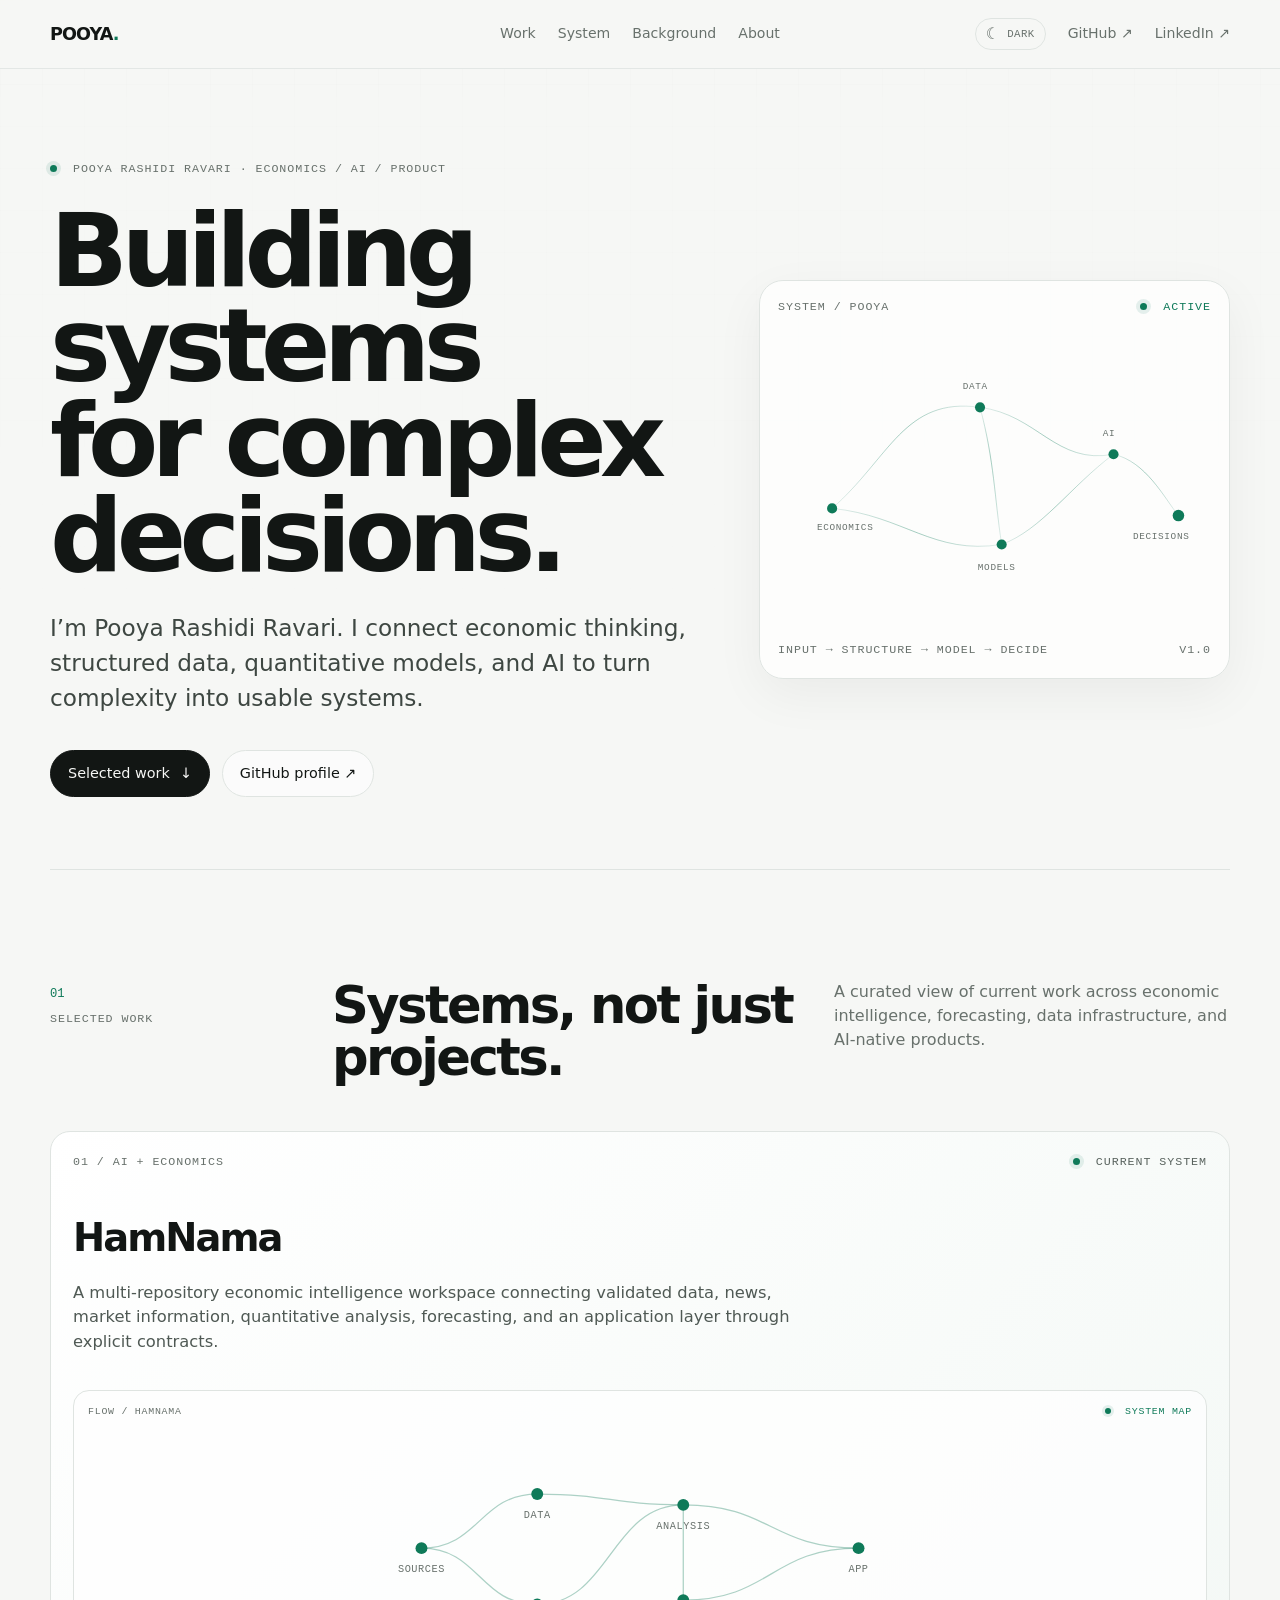
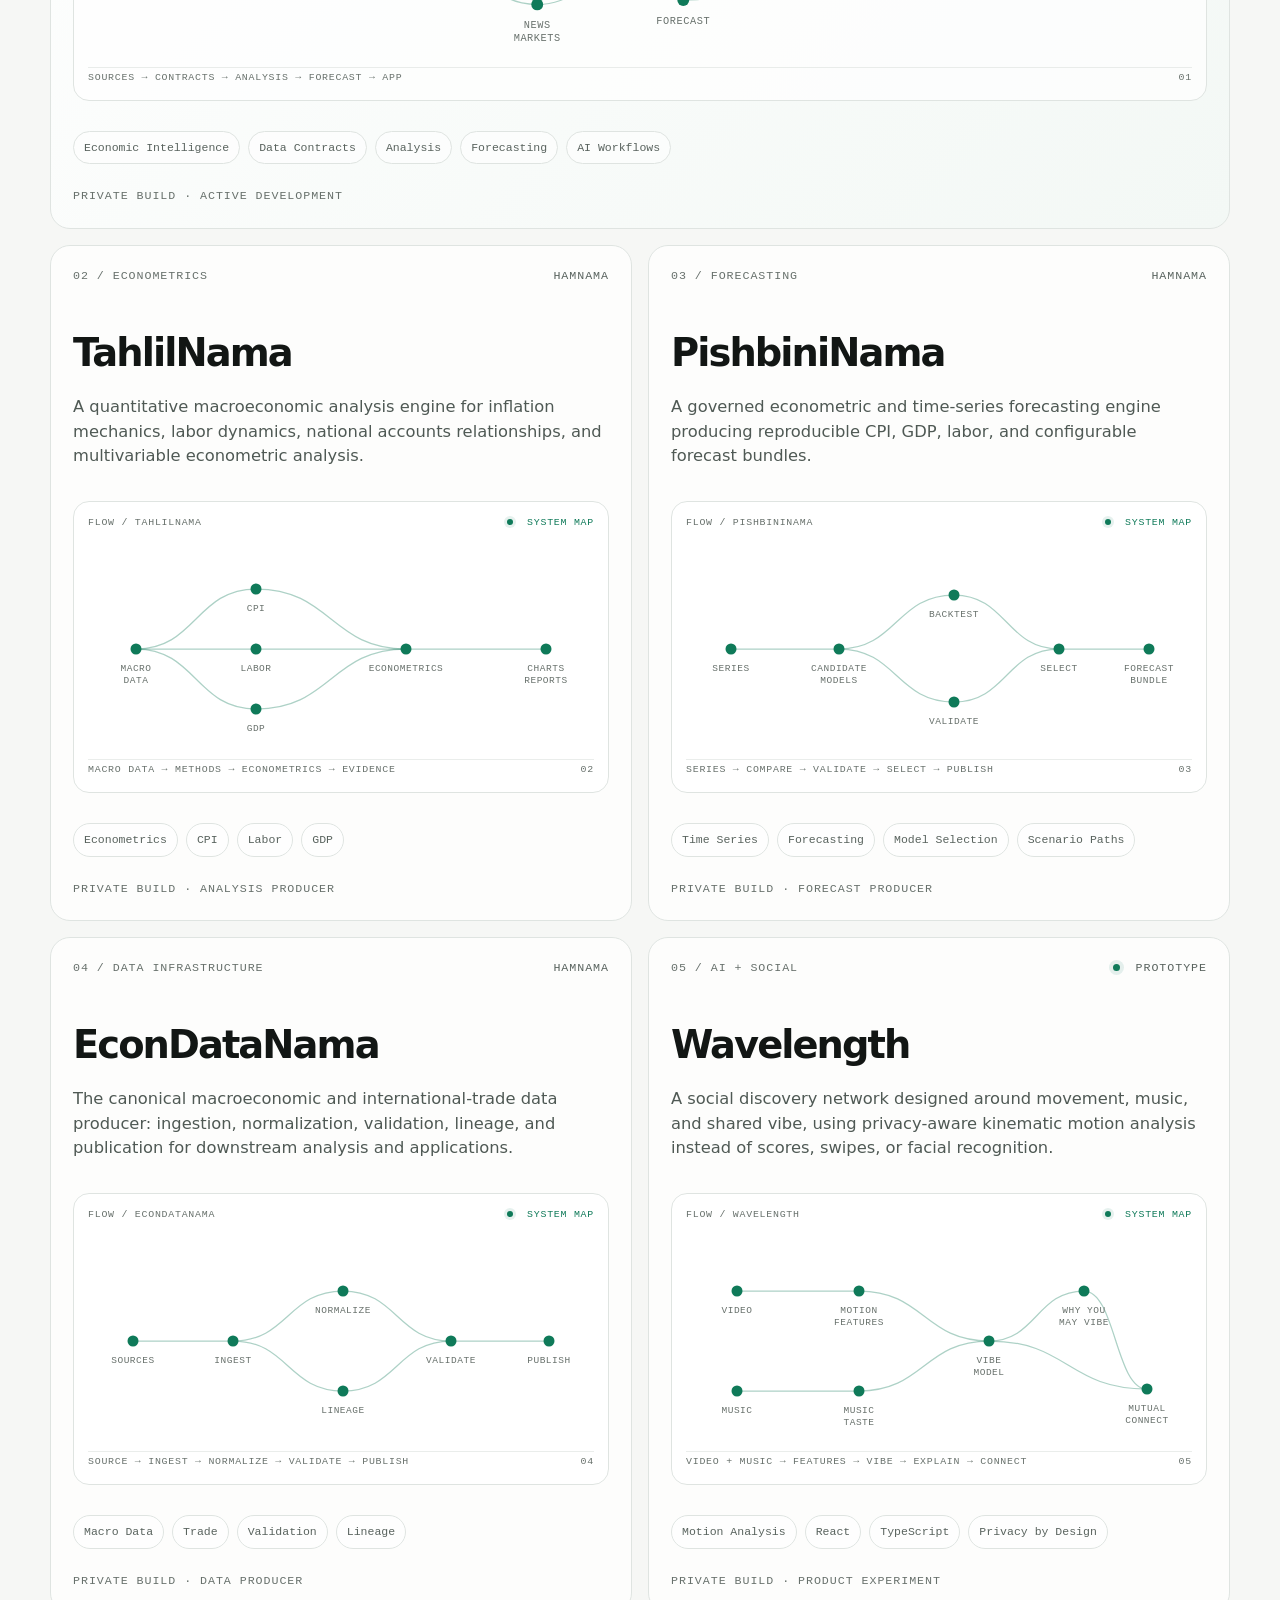
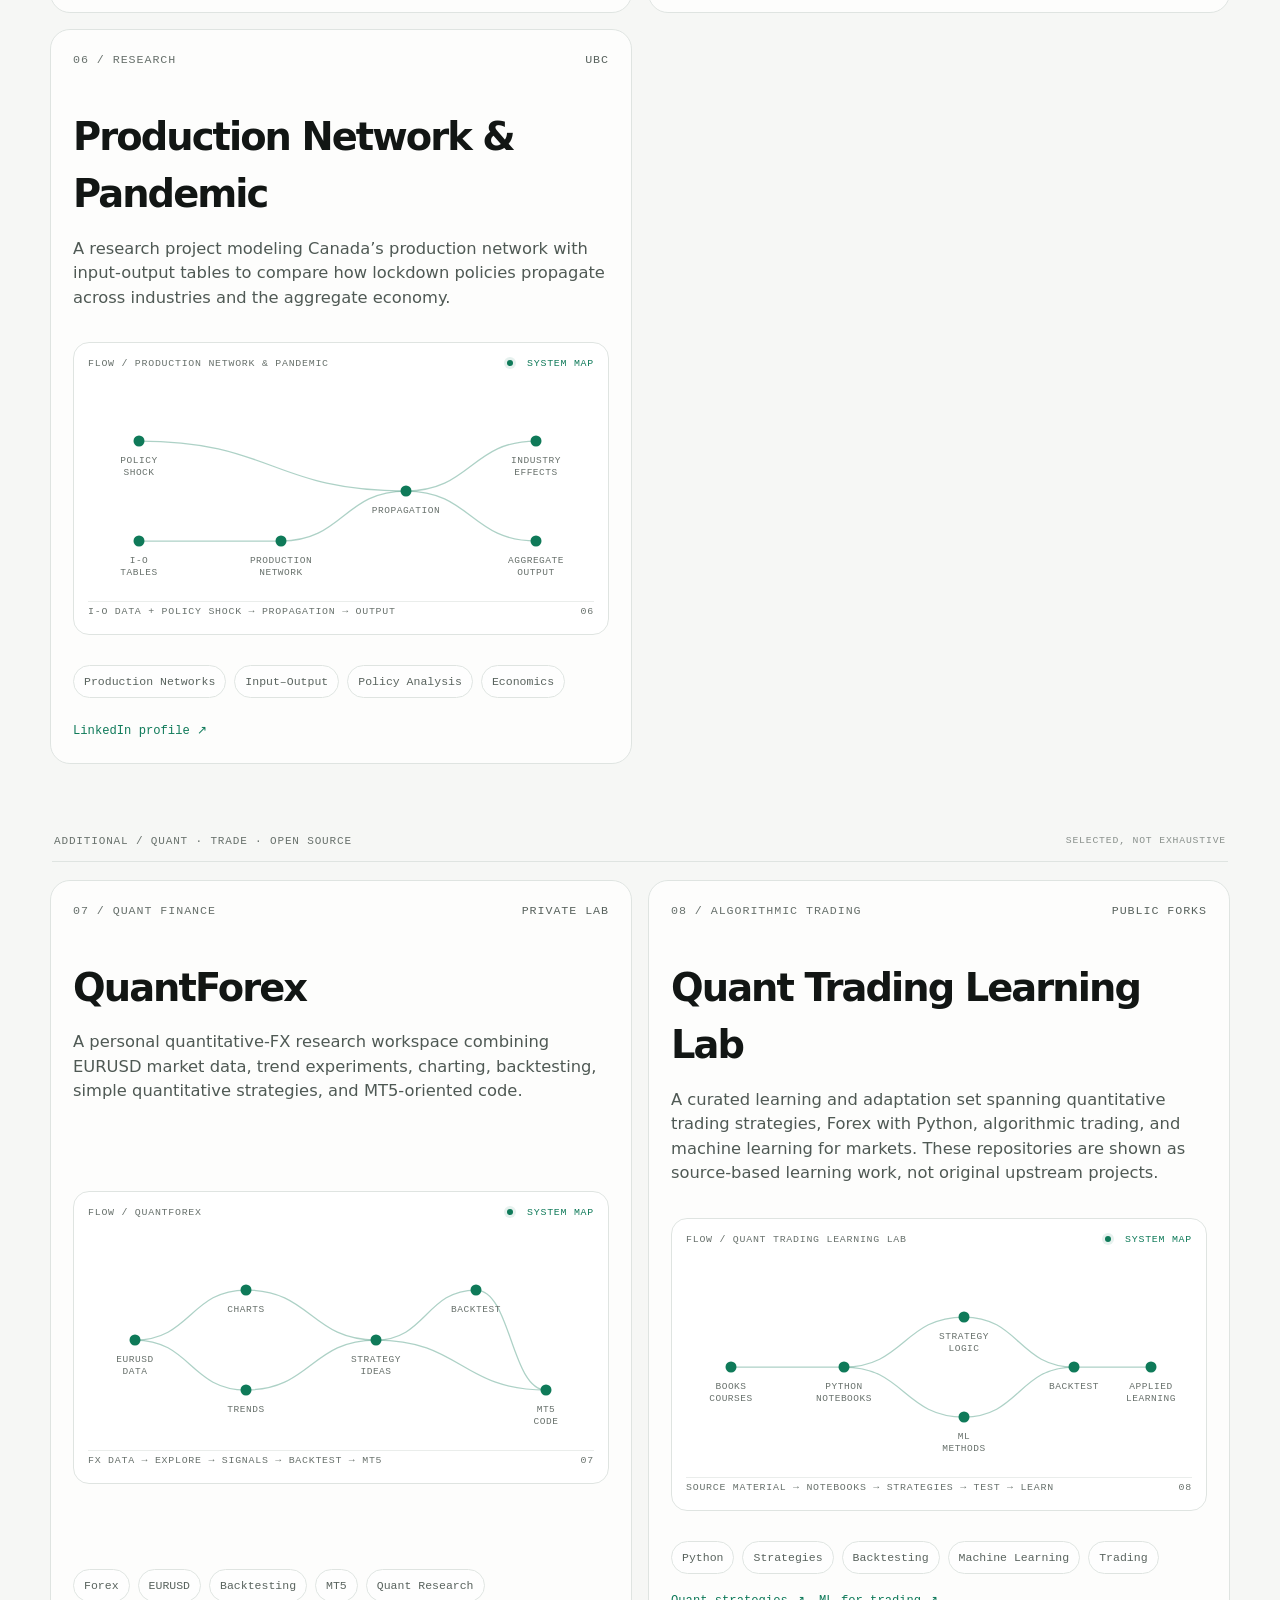
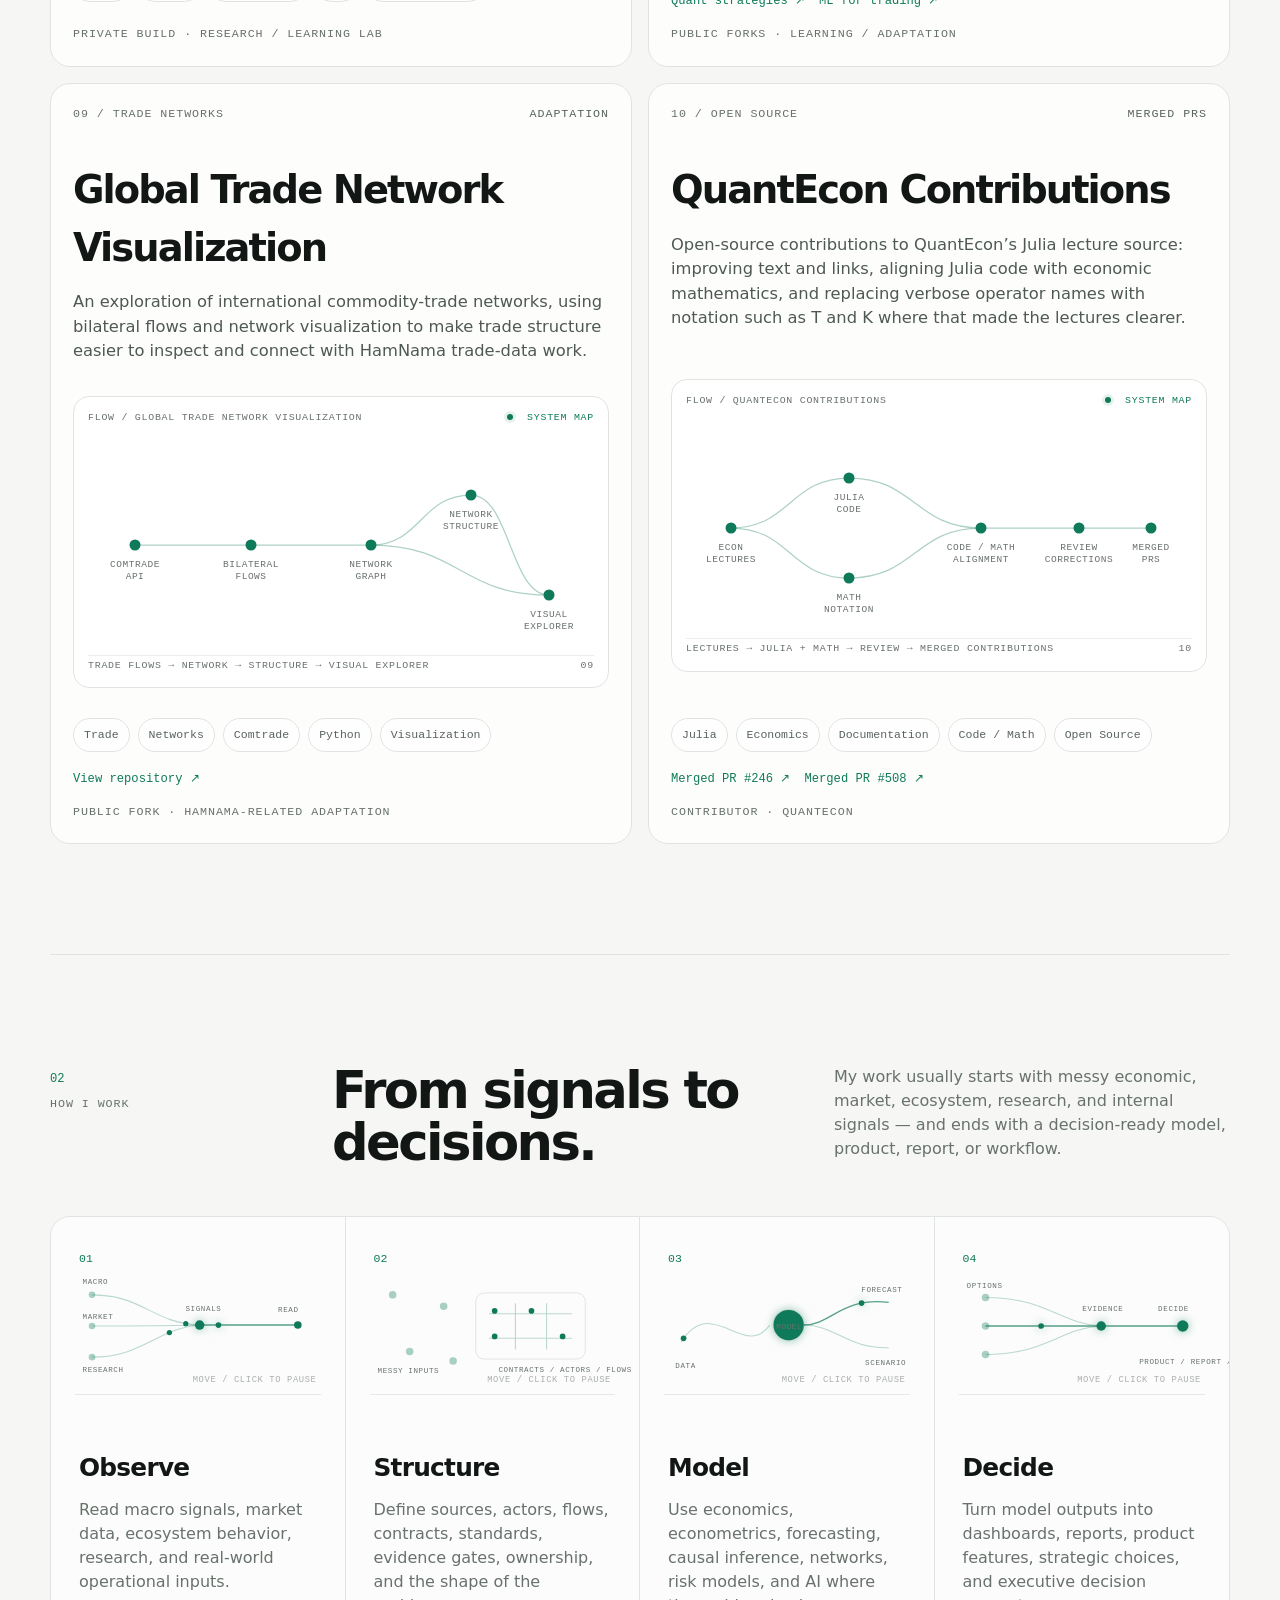
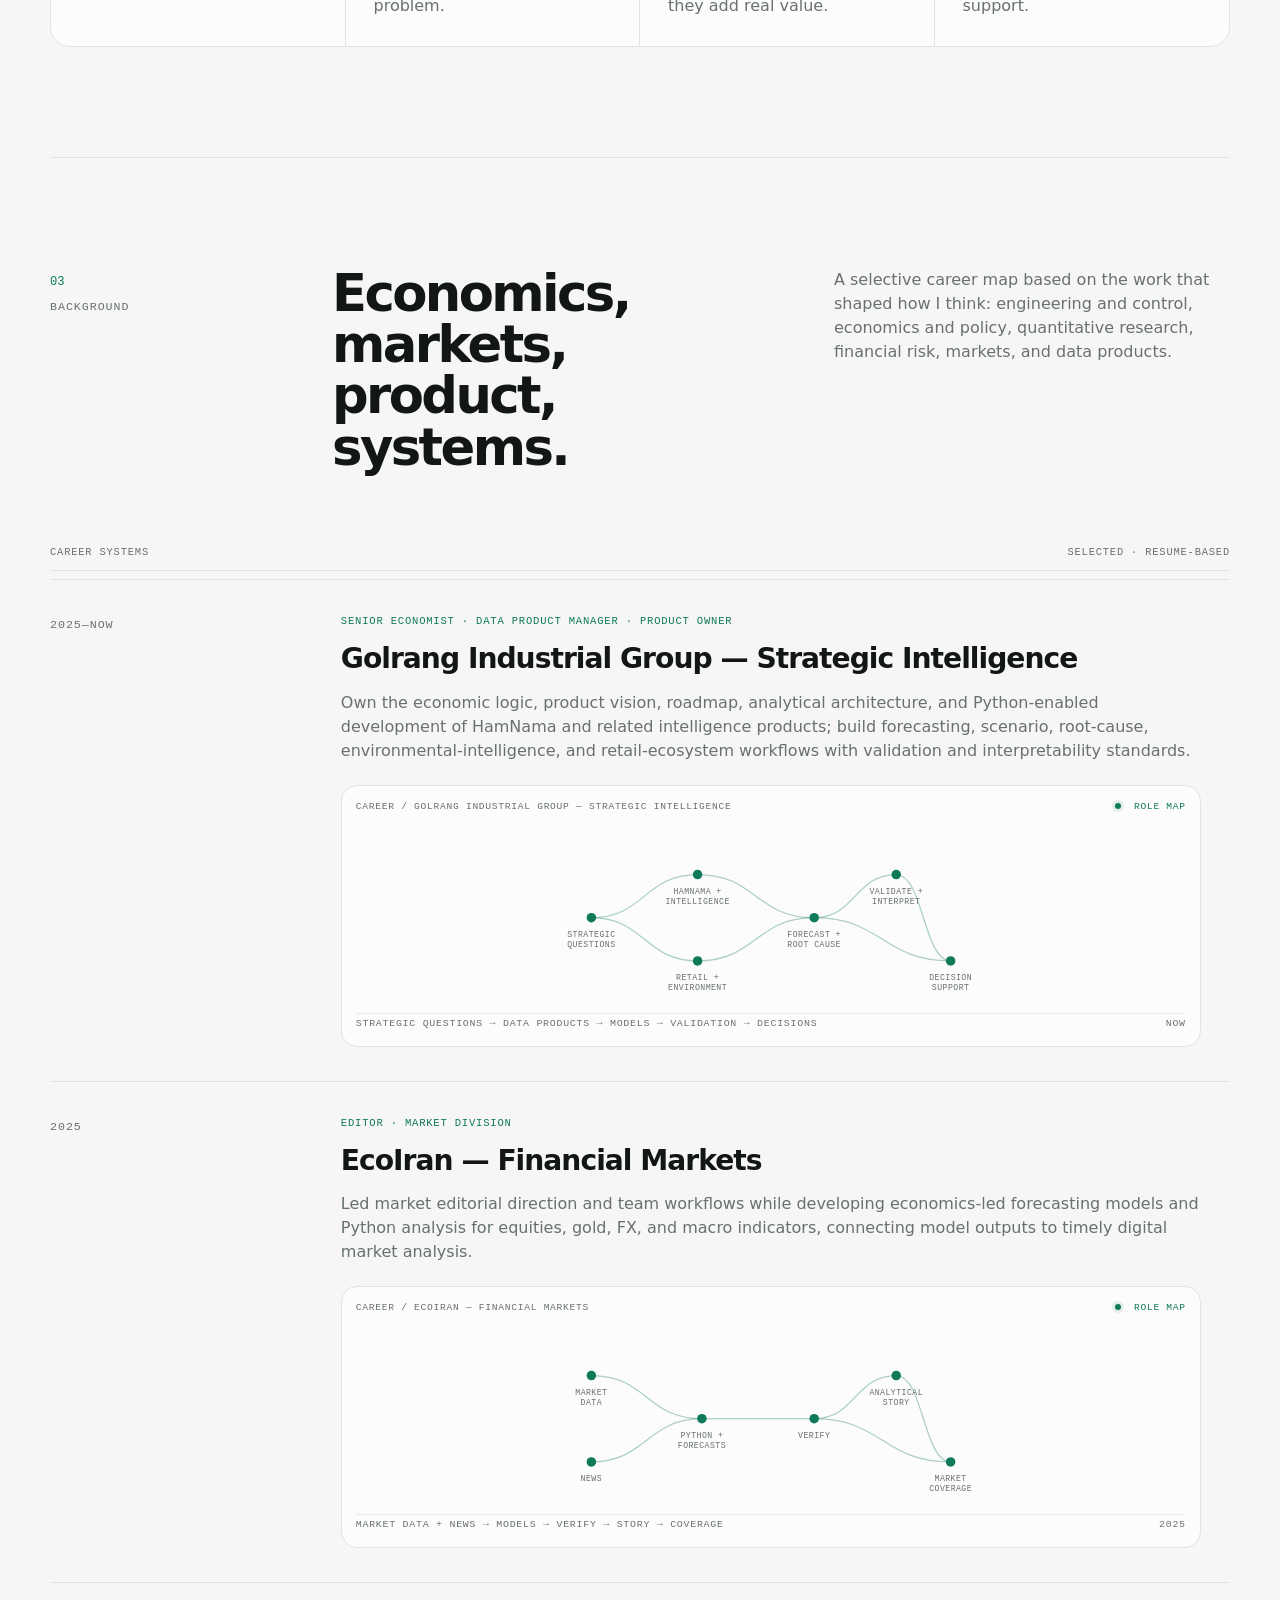
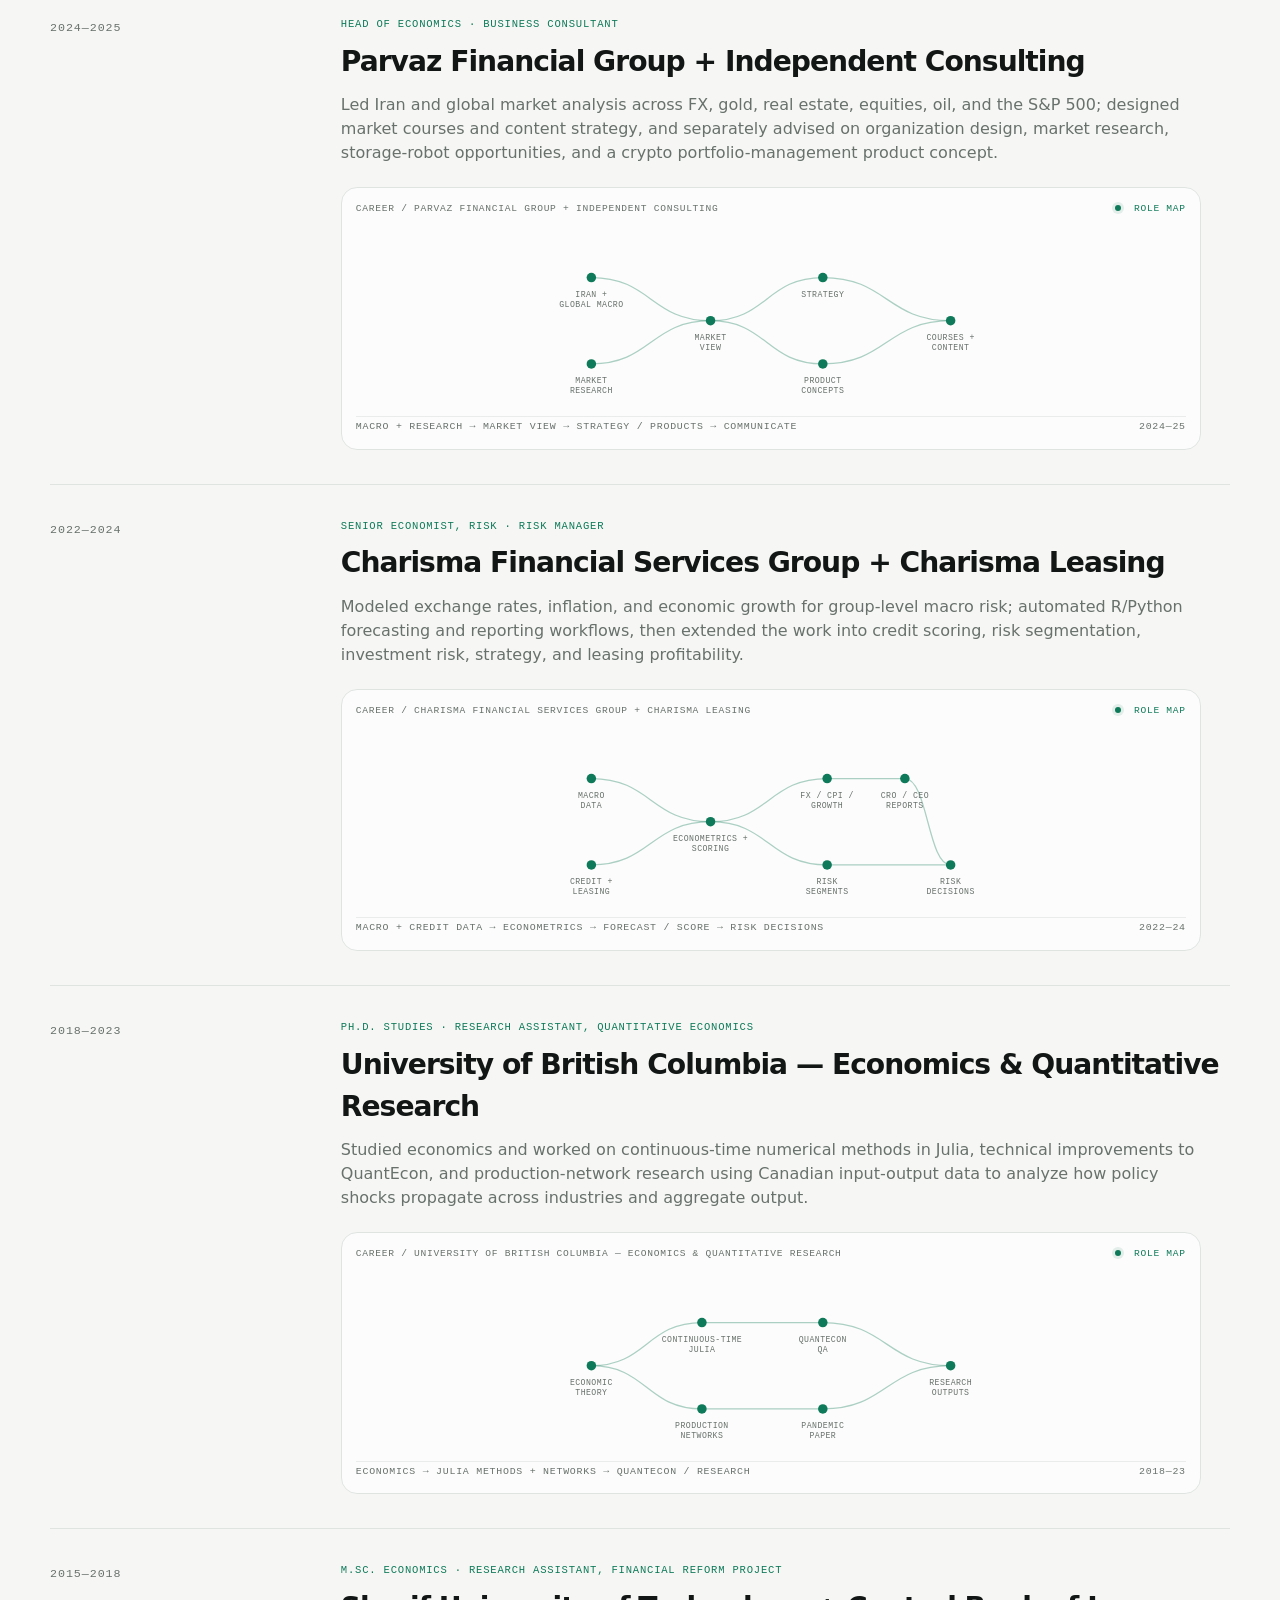
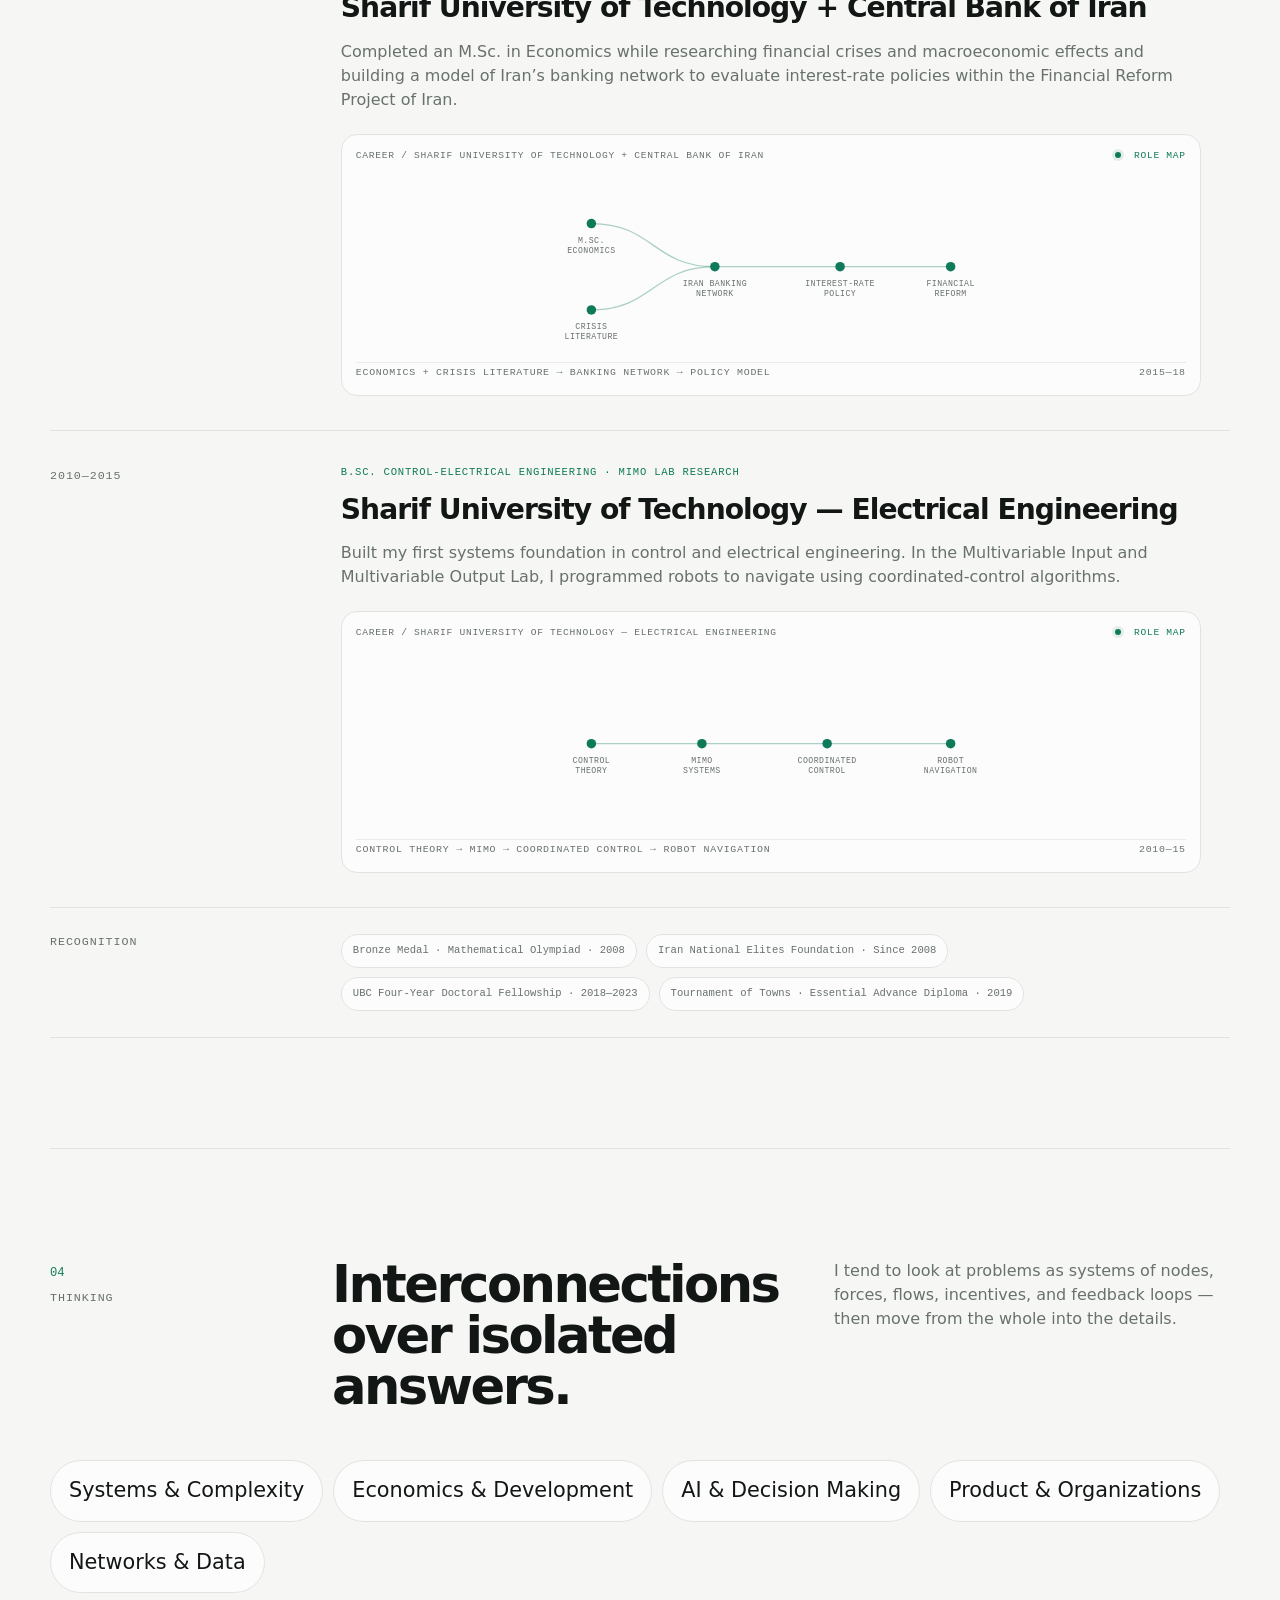
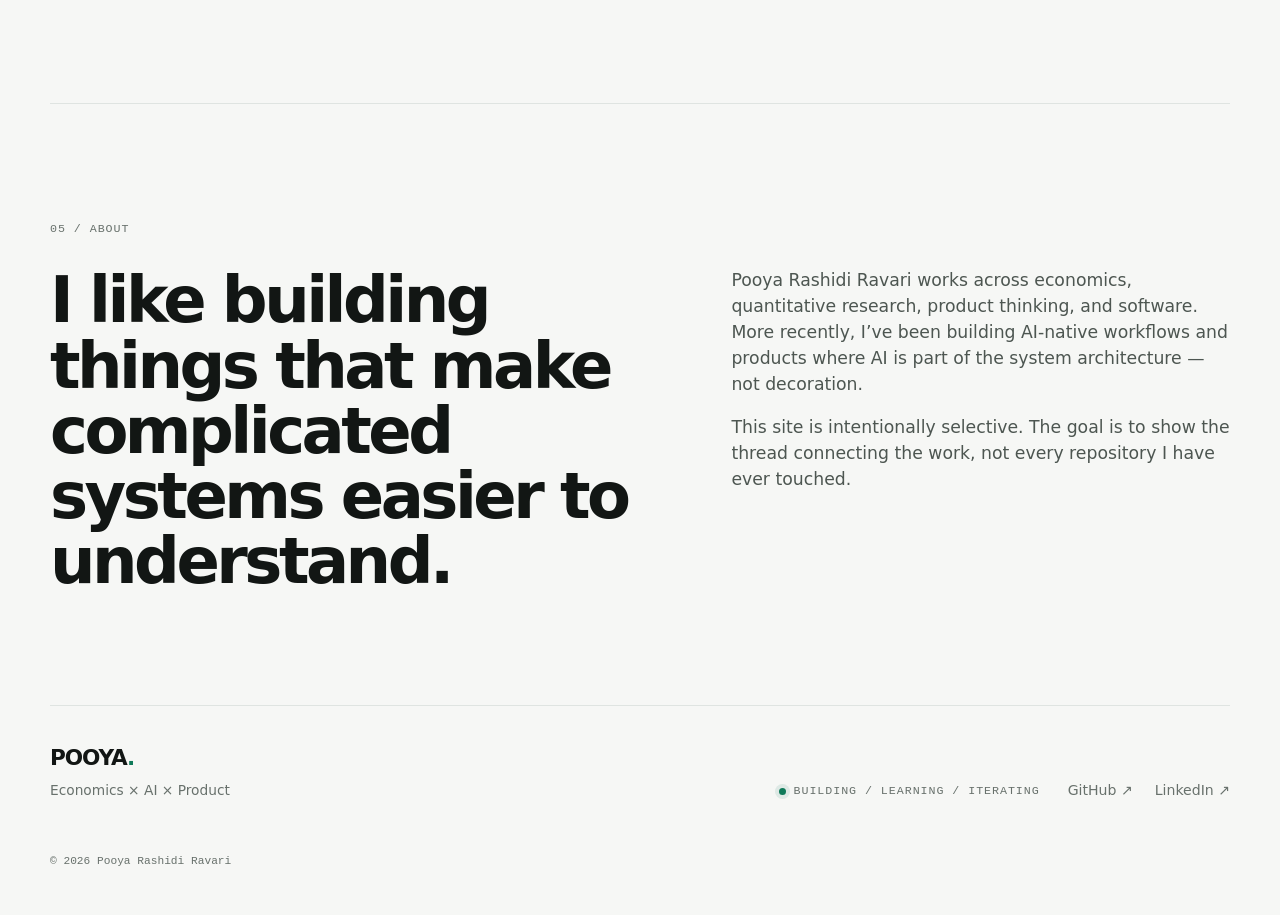
==== commit bbc8baf6: "feat: refresh how-I-work and background from resume" ====
--- a/index.html
+++ b/index.html
@@ -6,7 +6,7 @@
   <meta name="theme-color" content="#f6f7f5">
 
   <title>Pooya Rashidi Ravari | Economics, AI, Product & Quant Research</title>
-  <meta name="description" content="Official portfolio of Pooya Rashidi Ravari — economist, product manager, quantitative researcher and AI systems builder working across economics, data, forecasting, finance and decision systems.">
+  <meta name="description" content="Official portfolio of Pooya Rashidi Ravari — economist, data product manager, quantitative researcher and AI systems builder working across economics, forecasting, finance and decision systems.">
   <meta name="author" content="Pooya Rashidi Ravari">
   <meta name="robots" content="index,follow,max-image-preview:large,max-snippet:-1,max-video-preview:-1">
 
@@ -14,6 +14,7 @@
   <link rel="sitemap" type="application/xml" href="https://pooyaravari.github.io/sitemap.xml">
   <link rel="icon" href="favicon.svg" type="image/svg+xml">
   <link rel="stylesheet" href="assets/css/style.css">
+  <link rel="stylesheet" href="assets/css/resume-interactions.css">
 
   <meta property="og:title" content="Pooya Rashidi Ravari | Economics × AI × Product">
   <meta property="og:description" content="Official portfolio of Pooya Rashidi Ravari: economic intelligence, forecasting, quantitative finance, AI systems and product work.">
@@ -40,7 +41,11 @@
           "https://github.com/pooyaravari",
           "https://www.linkedin.com/in/pooya-rashidi-ravari-47489778/"
         ],
-        "jobTitle": "Economist, Product Manager and AI Systems Builder",
+        "jobTitle": "Senior Economist, Data Product Manager and Product Owner",
+        "alumniOf": [
+          {"@type": "CollegeOrUniversity", "name": "University of British Columbia"},
+          {"@type": "CollegeOrUniversity", "name": "Sharif University of Technology"}
+        ],
         "knowsAbout": [
           "Economics",
           "Artificial Intelligence",
@@ -48,8 +53,10 @@
           "Econometrics",
           "Economic Forecasting",
           "Quantitative Finance",
+          "Risk Analytics",
           "Data Systems",
-          "Network Analysis"
+          "Network Analysis",
+          "Control Engineering"
         ]
       },
       {
@@ -261,29 +268,33 @@
           <p class="section-label">HOW I WORK</p>
         </div>
         <h2>From signals to decisions.</h2>
-        <p>The recurring pattern across my work is to reduce ambiguity by creating explicit structure, measurable models, and usable interfaces.</p>
+        <p>My work usually starts with messy economic, market, ecosystem, research, and internal signals — and ends with a decision-ready model, product, report, or workflow.</p>
       </div>
 
       <div class="process-grid reveal">
-        <div class="process-step">
+        <div class="process-step" data-process="observe">
           <span>01</span>
+          <div class="process-visual" aria-hidden="true"></div>
           <h3>Observe</h3>
-          <p>Economic signals, market data, behavior, research, and messy real-world inputs.</p>
-        </div>
-        <div class="process-step">
+          <p>Read macro signals, market data, ecosystem behavior, research, and real-world operational inputs.</p>
+        </div>
+        <div class="process-step" data-process="structure">
           <span>02</span>
+          <div class="process-visual" aria-hidden="true"></div>
           <h3>Structure</h3>
-          <p>Define sources, contracts, taxonomies, ownership, and the shape of the problem.</p>
-        </div>
-        <div class="process-step">
+          <p>Define sources, actors, flows, contracts, standards, evidence gates, ownership, and the shape of the problem.</p>
+        </div>
+        <div class="process-step" data-process="model">
           <span>03</span>
+          <div class="process-visual" aria-hidden="true"></div>
           <h3>Model</h3>
-          <p>Use economics, statistics, networks, forecasting, and AI where they add real value.</p>
-        </div>
-        <div class="process-step">
+          <p>Use economics, econometrics, forecasting, causal inference, networks, risk models, and AI where they add real value.</p>
+        </div>
+        <div class="process-step" data-process="decide">
           <span>04</span>
+          <div class="process-visual" aria-hidden="true"></div>
           <h3>Decide</h3>
-          <p>Turn analysis into products, tools, reports, and decisions people can actually use.</p>
+          <p>Turn model outputs into dashboards, reports, product features, strategic choices, and executive decision support.</p>
         </div>
       </div>
     </section>
@@ -294,36 +305,89 @@
           <span class="section-index">03</span>
           <p class="section-label">BACKGROUND</p>
         </div>
-        <h2>Economics, product, systems.</h2>
-      </div>
-
-      <div class="timeline reveal">
-        <div class="timeline-row">
-          <div class="timeline-date">CURRENT</div>
-          <div>
-            <h3>Golrang Industrial Group</h3>
-            <p>Working at the intersection of economic thinking, business systems, and decision support.</p>
-          </div>
-        </div>
-        <div class="timeline-row">
-          <div class="timeline-date">RECENT</div>
-          <div>
-            <h3>Quantitative macro &amp; risk modeling</h3>
-            <p>Built and used econometric approaches around inflation, liquidity, foreign exchange, and other key macroeconomic variables.</p>
-          </div>
-        </div>
-        <div class="timeline-row">
+        <h2>Economics, markets, product, systems.</h2>
+        <p>A selective career map based on the work that shaped how I think: engineering and control, economics and policy, quantitative research, financial risk, markets, and data products.</p>
+      </div>
+
+      <div class="career-divider"><span>CAREER SYSTEMS</span><span>SELECTED · RESUME-BASED</span></div>
+      <div class="timeline">
+        <div class="timeline-row role-row">
+          <div class="timeline-date">2025—NOW</div>
+          <div>
+            <div class="role-kicker">Senior Economist · Data Product Manager · Product Owner</div>
+            <h3>Golrang Industrial Group — Strategic Intelligence</h3>
+            <p>Own the economic logic, product vision, roadmap, analytical architecture, and Python-enabled development of HamNama and related intelligence products; build forecasting, scenario, root-cause, environmental-intelligence, and retail-ecosystem workflows with validation and interpretability standards.</p>
+            <div class="role-map-slot" data-role-map="golrang"></div>
+          </div>
+        </div>
+
+        <div class="timeline-row role-row">
+          <div class="timeline-date">2025</div>
+          <div>
+            <div class="role-kicker">Editor · Market Division</div>
+            <h3>EcoIran — Financial Markets</h3>
+            <p>Led market editorial direction and team workflows while developing economics-led forecasting models and Python analysis for equities, gold, FX, and macro indicators, connecting model outputs to timely digital market analysis.</p>
+            <div class="role-map-slot" data-role-map="ecoiran"></div>
+          </div>
+        </div>
+
+        <div class="timeline-row role-row">
+          <div class="timeline-date">2024—2025</div>
+          <div>
+            <div class="role-kicker">Head of Economics · Business Consultant</div>
+            <h3>Parvaz Financial Group + Independent Consulting</h3>
+            <p>Led Iran and global market analysis across FX, gold, real estate, equities, oil, and the S&amp;P 500; designed market courses and content strategy, and separately advised on organization design, market research, storage-robot opportunities, and a crypto portfolio-management product concept.</p>
+            <div class="role-map-slot" data-role-map="markets"></div>
+          </div>
+        </div>
+
+        <div class="timeline-row role-row">
+          <div class="timeline-date">2022—2024</div>
+          <div>
+            <div class="role-kicker">Senior Economist, Risk · Risk Manager</div>
+            <h3>Charisma Financial Services Group + Charisma Leasing</h3>
+            <p>Modeled exchange rates, inflation, and economic growth for group-level macro risk; automated R/Python forecasting and reporting workflows, then extended the work into credit scoring, risk segmentation, investment risk, strategy, and leasing profitability.</p>
+            <div class="role-map-slot" data-role-map="charisma"></div>
+          </div>
+        </div>
+
+        <div class="timeline-row role-row">
           <div class="timeline-date">2018—2023</div>
           <div>
-            <h3>University of British Columbia</h3>
-            <p>PhD studies and research, including production-network analysis of pandemic policy effects.</p>
-          </div>
-        </div>
-        <div class="timeline-row">
-          <div class="timeline-date">2008</div>
-          <div>
-            <h3>Mathematical Olympiad</h3>
-            <p>Bronze medalist.</p>
+            <div class="role-kicker">Ph.D. Studies · Research Assistant, Quantitative Economics</div>
+            <h3>University of British Columbia — Economics &amp; Quantitative Research</h3>
+            <p>Studied economics and worked on continuous-time numerical methods in Julia, technical improvements to QuantEcon, and production-network research using Canadian input-output data to analyze how policy shocks propagate across industries and aggregate output.</p>
+            <div class="role-map-slot" data-role-map="ubc"></div>
+          </div>
+        </div>
+
+        <div class="timeline-row role-row">
+          <div class="timeline-date">2015—2018</div>
+          <div>
+            <div class="role-kicker">M.Sc. Economics · Research Assistant, Financial Reform Project</div>
+            <h3>Sharif University of Technology + Central Bank of Iran</h3>
+            <p>Completed an M.Sc. in Economics while researching financial crises and macroeconomic effects and building a model of Iran’s banking network to evaluate interest-rate policies within the Financial Reform Project of Iran.</p>
+            <div class="role-map-slot" data-role-map="sharifecon"></div>
+          </div>
+        </div>
+
+        <div class="timeline-row role-row">
+          <div class="timeline-date">2010—2015</div>
+          <div>
+            <div class="role-kicker">B.Sc. Control-Electrical Engineering · MIMO Lab Research</div>
+            <h3>Sharif University of Technology — Electrical Engineering</h3>
+            <p>Built my first systems foundation in control and electrical engineering. In the Multivariable Input and Multivariable Output Lab, I programmed robots to navigate using coordinated-control algorithms.</p>
+            <div class="role-map-slot" data-role-map="sharifee"></div>
+          </div>
+        </div>
+
+        <div class="recognition-strip">
+          <div class="timeline-date">RECOGNITION</div>
+          <div class="recognition-items">
+            <span>Bronze Medal · Mathematical Olympiad · 2008</span>
+            <span>Iran National Elites Foundation · Since 2008</span>
+            <span>UBC Four-Year Doctoral Fellowship · 2018—2023</span>
+            <span>Tournament of Towns · Essential Advance Diploma · 2019</span>
           </div>
         </div>
       </div>
@@ -376,5 +440,6 @@
   </footer>
 
   <script src="assets/js/main.js" defer></script>
+  <script src="assets/js/resume-interactions.js" defer></script>
 </body>
 </html>
--- a/assets/css/resume-interactions.css
+++ b/assets/css/resume-interactions.css
@@ -0,0 +1,50 @@
+.process-step{position:relative;overflow:hidden;isolation:isolate;cursor:pointer;transition:transform .25s ease,border-color .25s ease,background-color .25s ease}
+.process-step::after{content:"";position:absolute;inset:0;pointer-events:none;z-index:-1;background:radial-gradient(220px circle at var(--mx,50%) var(--my,50%),color-mix(in srgb,var(--accent) 10%,transparent),transparent 72%);opacity:0;transition:opacity .25s ease}
+.process-step:hover::after,.process-step:focus-visible::after{opacity:1}
+.process-step:hover,.process-step:focus-visible{transform:translateY(-2px);outline:none}
+.process-step.is-paused{border-color:color-mix(in srgb,var(--accent) 45%,var(--line))}
+.process-visual{height:128px;margin:-2px -4px 24px;position:relative;border-bottom:1px solid color-mix(in srgb,var(--line) 78%,transparent)}
+.process-visual svg{display:block;width:100%;height:118px;overflow:visible}
+.process-visual text{font-family:var(--mono);font-size:8px;letter-spacing:.08em;fill:var(--muted)}
+.pv-line{fill:none;stroke:var(--accent);stroke-width:1.1;stroke-opacity:.28;vector-effect:non-scaling-stroke}
+.pv-line-strong{fill:none;stroke:var(--accent);stroke-width:1.4;stroke-opacity:.7;vector-effect:non-scaling-stroke}
+.pv-node{fill:var(--accent)}
+.pv-node-soft{fill:var(--accent);opacity:.35}
+.pv-panel{fill:none;stroke:var(--line);stroke-width:1}
+.pv-glow{filter:drop-shadow(0 0 5px color-mix(in srgb,var(--accent) 52%,transparent))}
+.process-hint{position:absolute;right:4px;bottom:7px;font-family:var(--mono);font-size:.55rem;letter-spacing:.07em;color:var(--muted);opacity:.55}
+.process-step.is-paused .process-hint{color:var(--accent);opacity:1}
+
+.role-row{padding:34px 0}
+.role-row .timeline-date{padding-top:3px}
+.role-kicker{font-family:var(--mono);font-size:.66rem;letter-spacing:.075em;text-transform:uppercase;color:var(--accent);margin-bottom:8px}
+.role-row h3{font-size:clamp(1.35rem,2.2vw,2rem);letter-spacing:-.035em;margin-bottom:10px}
+.role-row p{max-width:860px}
+.role-map-slot{margin-top:22px}
+.role-map-slot .project-system-map{margin:0;max-width:860px}
+.role-map-slot .project-system-canvas svg{max-height:170px}
+.career-divider{display:flex;justify-content:space-between;gap:16px;padding:16px 0 10px;font-family:var(--mono);font-size:.65rem;letter-spacing:.08em;color:var(--muted);text-transform:uppercase;border-bottom:1px solid var(--line)}
+.recognition-strip{display:grid;grid-template-columns:.55fr 1.95fr;gap:40px;padding:26px 0;border-bottom:1px solid var(--line)}
+.recognition-items{display:flex;flex-wrap:wrap;gap:9px}
+.recognition-items span{padding:8px 11px;border:1px solid var(--line);border-radius:999px;font-family:var(--mono);font-size:.66rem;color:var(--muted);background:color-mix(in srgb,var(--panel) 60%,transparent)}
+
+[data-theme="dark"] .process-step::after{background:radial-gradient(220px circle at var(--mx,50%) var(--my,50%),color-mix(in srgb,var(--accent) 12%,transparent),transparent 72%)}
+
+@media (prefers-reduced-motion:reduce){
+  .process-step{transition:none;transform:none!important}
+  .process-step::after{display:none}
+}
+
+@media (max-width:980px){
+  .process-visual{height:118px}
+  .process-visual svg{height:108px}
+  .recognition-strip{grid-template-columns:1fr;gap:12px}
+}
+
+@media (max-width:700px){
+  .role-row{padding:28px 0}
+  .role-map-slot{margin-top:18px}
+  .role-map-slot .project-system-canvas svg{max-height:150px}
+  .career-divider{flex-direction:column;gap:5px}
+  .process-visual{margin-bottom:18px}
+}
